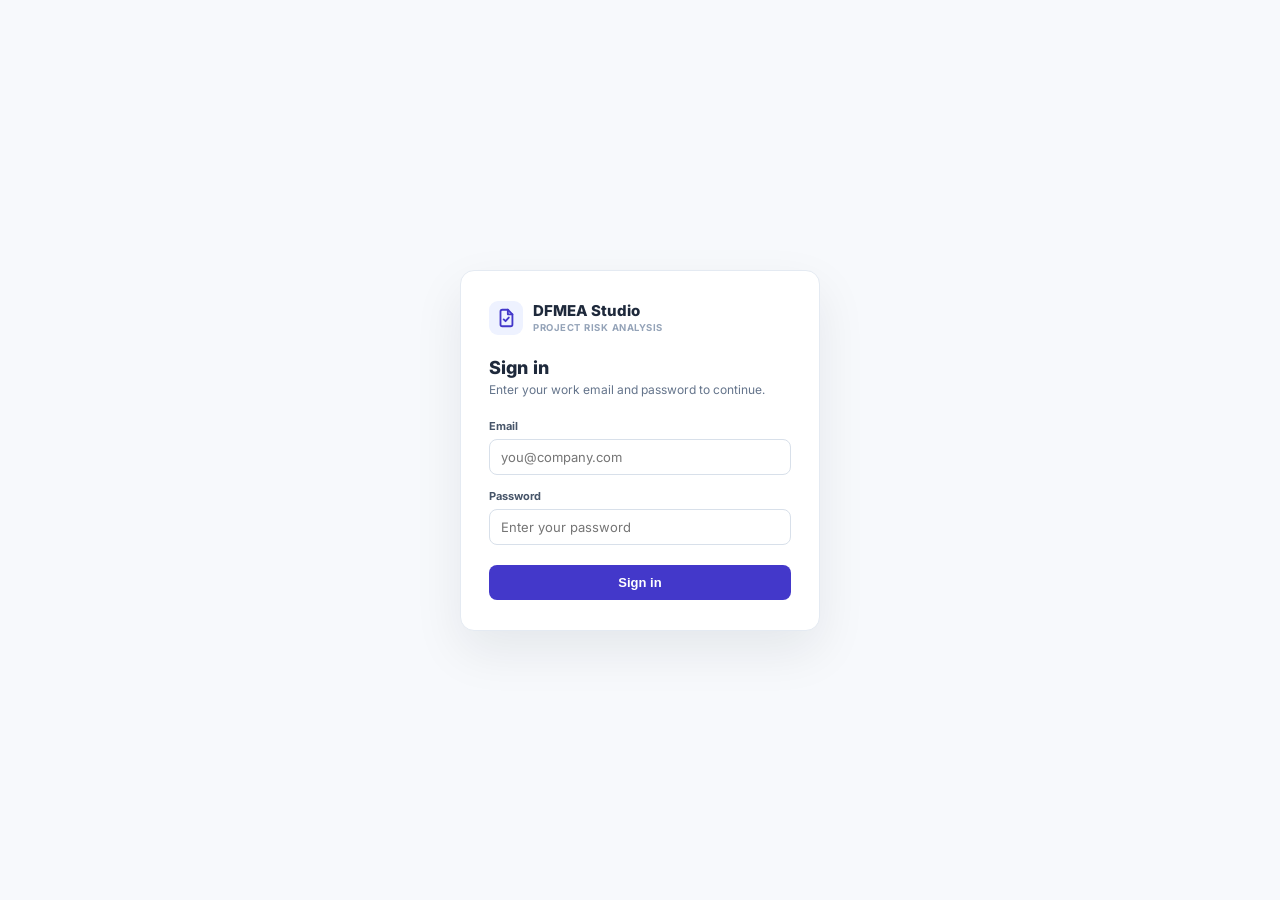
==== docs/login.html @ f18deed7 "Update font styles to use "Inter" for consistency across index and login pages" ====
<!doctype html><html><head><meta charset="utf-8"><meta name="viewport" content="width=device-width, initial-scale=1">
<title>Sign in - DFMEA Studio</title>
<link rel="preconnect" href="https://fonts.googleapis.com"><link rel="preconnect" href="https://fonts.gstatic.com" crossorigin><link href="https://fonts.googleapis.com/css2?family=Inter:wght@400;500;600;700;800&display=swap" rel="stylesheet"><link rel="stylesheet" href="css/style.css">
<style>
body.login-body{display:flex;align-items:center;justify-content:center;min-height:100vh;background:#F7F9FC;
 font-family:"Inter", -apple-system, BlinkMacSystemFont, "Segoe UI", Roboto, Arial, sans-serif}
.login-card{width:360px;max-width:calc(100vw - 32px);background:#fff;border:1px solid #E4EAF2;border-radius:14px;
 box-shadow:0 20px 50px rgba(15,23,42,.08);padding:30px 28px}
.login-brand{display:flex;align-items:center;gap:10px;margin-bottom:22px}
.login-brand .logo{width:34px;height:34px;border-radius:9px;background:#EEF2FF;color:#4338CA;
 display:flex;align-items:center;justify-content:center;flex:none}
.login-brand .bn{font-weight:800;font-size:15px;color:#1E293B}
.login-brand .bs{font-size:9.5px;letter-spacing:.5px;color:#94A3B8;font-weight:700}
.login-title{font-size:18px;font-weight:800;color:#1E293B;margin-bottom:4px}
.login-sub{font-size:12px;color:#64748B;margin-bottom:22px}
.login-field{margin-bottom:14px}
.login-field label{display:block;font-size:11px;font-weight:700;color:#475569;margin-bottom:6px}
.login-field input{width:100%;box-sizing:border-box;padding:9px 11px;border:1px solid #D8E0EA;border-radius:8px;
 font-size:13px;color:#1E293B;font-family:inherit}
.login-field input:focus{outline:none;border-color:#818CF8;box-shadow:0 0 0 3px #EEF2FF}
.login-field input.err{border-color:#FCA5A5;background:#FEF2F2}
.login-field .err-msg{display:none;color:#B91C1C;font-size:10.5px;margin-top:5px;font-weight:600}
.login-field.has-err .err-msg{display:block}
.login-btn{width:100%;padding:10px;border:none;border-radius:8px;background:#4338CA;color:#fff;
 font-size:13px;font-weight:700;cursor:pointer;margin-top:6px}
.login-btn:hover{background:#3730A3}
.login-form-err{display:none;margin-bottom:14px;padding:9px 11px;border-left:3px solid #DC2626;background:#FEF2F2;
 color:#B91C1C;font-size:11px;font-weight:600;border-radius:4px}
.login-form-err.show{display:block}
</style>
</head>
<body class="login-body">
  <div class="login-card">
    <div class="login-brand">
      <div class="logo"><svg width="18" height="18" viewBox="0 0 24 24" fill="none" stroke="currentColor" stroke-width="2" stroke-linecap="round" stroke-linejoin="round"><path d="M8 3h6l5 5v11a2 2 0 0 1-2 2H8a2 2 0 0 1-2-2V5a2 2 0 0 1 2-2z"/><path d="M14 3v5h5"/><path d="M9.5 13.5l2 2 3.5-4"/></svg></div>
      <div><div class="bn">DFMEA Studio</div><div class="bs">PROJECT RISK ANALYSIS</div></div>
    </div>
    <div class="login-title">Sign in</div>
    <div class="login-sub">Enter your work email and password to continue.</div>
    <div class="login-form-err" id="loginFormErr">Enter both your email and password to sign in.</div>
    <form id="loginForm" novalidate>
      <div class="login-field" id="emailField">
        <label for="loginEmail">Email</label>
        <input type="email" id="loginEmail" placeholder="you@company.com" autocomplete="username">
        <div class="err-msg" id="emailErr">Enter your email address.</div>
      </div>
      <div class="login-field" id="passwordField">
        <label for="loginPassword">Password</label>
        <input type="password" id="loginPassword" placeholder="Enter your password" autocomplete="current-password">
        <div class="err-msg" id="passwordErr">Enter your password.</div>
      </div>
      <button type="submit" class="login-btn">Sign in</button>
    </form>
  </div>
<script>
(function(){
  "use strict";
  // Already signed in from an earlier visit? Skip straight to the dashboard
  // instead of making them log in again every time.
  try{
    var existing = JSON.parse(localStorage.getItem("dfmeaAuth") || "null");
    if(existing && existing.loggedIn) window.location.replace("index.html");
  }catch(error){ /* corrupted storage -- just show the login form */ }

  var form = document.getElementById("loginForm");
  var emailInput = document.getElementById("loginEmail");
  var passwordInput = document.getElementById("loginPassword");
  var emailField = document.getElementById("emailField");
  var passwordField = document.getElementById("passwordField");
  var formErr = document.getElementById("loginFormErr");

  function isValidEmail(value){
    // A real, if simple, format check -- not just "is it non-empty".
    return /^[^\s@]+@[^\s@]+\.[^\s@]+$/.test(value);
  }

  form.addEventListener("submit", function(event){
    event.preventDefault();
    var email = emailInput.value.trim();
    var password = passwordInput.value;
    var emailOk = isValidEmail(email);
    var passwordOk = password.length > 0;

    emailField.classList.toggle("has-err", !emailOk);
    emailInput.classList.toggle("err", !emailOk);
    document.getElementById("emailErr").textContent = email
      ? "Enter a valid email address, like you@company.com."
      : "Enter your email address.";

    passwordField.classList.toggle("has-err", !passwordOk);
    passwordInput.classList.toggle("err", !passwordOk);

    formErr.classList.toggle("show", !emailOk || !passwordOk);

    if(!emailOk || !passwordOk){
      (emailOk ? passwordInput : emailInput).focus();
      return;
    }

    try{
      localStorage.setItem("dfmeaAuth", JSON.stringify({ loggedIn: true, email: email, since: Date.now() }));
    }catch(error){ /* storage unavailable -- proceed anyway, just won't persist across reloads */ }
    window.location.href = "index.html";
  });

  [emailInput, passwordInput].forEach(function(input){
    input.addEventListener("input", function(){
      var field = input.closest(".login-field");
      field.classList.remove("has-err");
      input.classList.remove("err");
      formErr.classList.remove("show");
    });
  });
})();
</script>
</body></html>
---- docs/css/style.css ----
*{box-sizing:border-box;margin:0;padding:0}
/* The browser's own <select> chrome (bulky padding, a mismatched native
   arrow, inconsistent height per OS) never matches the rest of the app's
   controls. This one rule normalises every dropdown site-wide, without
   needing a hand-built JS dropdown component for each one. */
select{-webkit-appearance:none;-moz-appearance:none;appearance:none;
 background-image:url("data:image/svg+xml;utf8,<svg xmlns='http://www.w3.org/2000/svg' viewBox='0 0 24 24' fill='none' stroke='%2364748B' stroke-width='2' stroke-linecap='round' stroke-linejoin='round'><path d='M6 9l6 6 6-6'/></svg>");
 background-repeat:no-repeat;background-position:right 8px center;background-size:14px;
 padding-right:26px;cursor:pointer;font-family:inherit}
select::-ms-expand{display:none}
.csel{position:relative;display:inline-block}
.csel .csel-native{position:absolute;opacity:0;pointer-events:none;width:1px;height:1px}
.csel-btn{display:flex;align-items:center;gap:6px;width:100%;background:#fff;border:1px solid #D8E0EA;
 border-radius:7px;padding:8px 10px;font:inherit;font-size:inherit;color:#1E293B;cursor:pointer;text-align:left}
.csel-btn:hover{border-color:#C7D2FE}
.csel-btn.disabled{opacity:.5;cursor:not-allowed}
.csel.open .csel-btn{border-color:#4F46E5;box-shadow:0 0 0 3px #EEF2FF}
.csel-label{flex:1;overflow:hidden;text-overflow:ellipsis;white-space:nowrap}
.csel-arrow{flex:none;color:#64748B;transition:transform .15s ease}
.csel.open .csel-arrow{transform:rotate(180deg)}
.csel-list{position:fixed;overflow:auto;background:#fff;border:1px solid #E4EAF2;border-radius:8px;
 box-shadow:0 14px 34px rgba(15,23,42,.18);z-index:500;padding:4px;font-size:inherit}
.csel-opt{padding:7px 10px;border-radius:6px;color:#334155;cursor:pointer;white-space:nowrap}
.csel-opt:hover{background:#F1F5F9}
.csel-opt.sel{background:#EEF2FF;color:#4338CA;font-weight:600}
.csel-opt.disabled{opacity:.4;cursor:not-allowed}
html,body{width:100%;max-width:100%;scrollbar-width:thin}
::-webkit-scrollbar{width:7px;height:7px}
::-webkit-scrollbar-track{background:transparent}
::-webkit-scrollbar-thumb{background:#CBD5E1;border-radius:5px}
::-webkit-scrollbar-thumb:hover{background:#A5B4FC}
html{scroll-behavior:smooth}
@media (prefers-reduced-motion:reduce){html{scroll-behavior:auto}}
body{background:#F4F6FB;font-family:"Inter", -apple-system, BlinkMacSystemFont, "Segoe UI", Roboto, Arial, sans-serif;
 color:#0F172A;-webkit-font-smoothing:antialiased;font-variant-numeric:tabular-nums;
 font-feature-settings:"tnum" 1,"ss01" 1}
.app{display:flex;position:relative;width:100%;min-width:0} .ic{flex:none;vertical-align:-2px}

/* ---------- SIDEBAR (light) ---------- */
.side{width:248px;flex:none;background:#fff;border-right:1px solid #E4EAF2;display:flex;
 flex-direction:column;min-height:100vh}
.brand{padding:16px 18px 14px;display:flex;align-items:center;gap:11px;
 border-bottom:1px solid #EEF2F7}
.logo{width:34px;height:34px;display:flex;align-items:center;justify-content:center;
 color:#4F46E5;flex:none}
.logo svg{width:22px;height:22px}
.bn{font-family:"Inter", -apple-system, BlinkMacSystemFont, "Segoe UI", Roboto, Arial, sans-serif;font-size:14.5px;font-weight:700;color:#0F172A;
 line-height:1.15;letter-spacing:-.1px}
.bs{font-size:9.4px;color:#94A3B8;letter-spacing:.6px;margin-top:2px}
.ws{margin:12px 12px 4px;padding:9px 11px;background:#F6F8FC;border:1px solid #E4EAF2;
 border-radius:9px;display:flex;align-items:center;gap:9px;color:#64748B}
.wsl{font-size:8.4px;letter-spacing:.9px;color:#94A3B8;font-weight:700}
.wsn{font-size:11.8px;color:#0F172A;font-weight:600;margin-top:2px}
.sh{font-size:8.6px;letter-spacing:1.4px;color:#A3B0C2;padding:15px 18px 6px;font-weight:700}
.nav{display:flex;align-items:center;gap:11px;padding:8.5px 18px;font-size:12.8px;
 font-weight:500;color:#475569;cursor:pointer}
.nav.on{background:#EEF2FF;color:#4338CA;font-weight:700;box-shadow:inset 3px 0 0 #4F46E5}
.ni{display:flex;width:17px;flex:none}
.cnt{margin-left:auto;background:#FEE2E2;color:#DC2626;border:1px solid #FCA5A5;font-size:9.5px;font-weight:700;
 padding:1.5px 6px;border-radius:9px}
.subnav{display:flex;align-items:center;gap:8px;padding:5.5px 18px 5.5px 46px;font-size:11.2px;
 color:#94A3B8;cursor:pointer}
.subnav.on{color:#4F46E5;font-weight:600}
.project-filter{padding:8px 12px 0}
.project-search{display:flex;align-items:center;gap:7px;padding:7px 9px;border:1px solid #E4EAF2;
 border-radius:7px;background:#fff;color:#94A3B8}
.project-search:focus-within{border-color:#A5B4FC;box-shadow:0 0 0 2px #EEF2FF}
.project-search input{width:100%;min-width:0;border:0;outline:0;background:transparent;color:#334155;
 font:inherit;font-size:10.8px}
.project-search input::placeholder{color:#94A3B8}
.risk-tree{padding:4px 10px 12px;font-size:10.5px;color:#475569}
.risk-tree [hidden]{display:none!important}
.project-empty{padding:8px 7px;color:#94A3B8;font-size:10px}
.risk-tree details{min-width:0}
.risk-tree summary{display:flex;align-items:center;gap:0;padding:6px 7px;border-radius:6px;
 list-style-position:outside;cursor:pointer;line-height:1.3}
.risk-tree summary::marker{color:#94A3B8;font-size:9px}
.risk-tree summary:hover{background:#F6F8FC}
.tree-kind{display:none}
.tree-name{flex:1;min-width:0;overflow-wrap:anywhere}
.tree-children{margin-left:8px;padding-left:8px;border-left:1px solid #E4EAF2}
.risk-context{display:grid;grid-template-columns:repeat(4,minmax(0,1fr));margin:14px 17px 0;
 border:1px solid #E4EAF2;border-radius:8px;background:#F8FAFC;overflow:hidden}
.risk-field{min-width:0;padding:9px 12px}
.risk-field+.risk-field{border-left:1px solid #E4EAF2}
.risk-field>span{display:block;margin-bottom:3px;color:#94A3B8;font-size:8px;font-weight:800;
 letter-spacing:.65px;text-transform:uppercase}
.risk-field>strong{display:block;color:#334155;font-size:10.8px;font-weight:600;line-height:1.35;
 overflow-wrap:anywhere}
@media (max-width:760px){
 .risk-context{grid-template-columns:repeat(2,minmax(0,1fr))}
 .risk-field:nth-child(3){border-left:0;border-top:1px solid #E4EAF2}
 .risk-field:nth-child(4){border-top:1px solid #E4EAF2}
}
@media (max-width:430px){
 .risk-context{grid-template-columns:1fr}
 .risk-field+.risk-field{border-left:0;border-top:1px solid #E4EAF2}
}
.tree-project>summary{color:#1E293B;font-weight:650}
.tree-project-active>summary{background:#F1F5F9;color:#334155;box-shadow:inset 2px 0 0 #64748B}
.tree-project-active>summary::marker{color:#64748B}
.project-state{flex:none;margin-left:5px;color:#64748B;font-size:7.5px;font-weight:800;letter-spacing:.4px}
.tree-document>summary{color:#475569;font-weight:600}
.inactive-project>summary{color:#94A3B8;cursor:default}
.inactive-project .tree-document>summary{color:#B0BAC7;cursor:default}
.inactive-project .tree-name{position:relative}
.tree-current{background:#EEF2FF;color:#4338CA;font-weight:700;
 box-shadow:inset 2px 0 0 #6366F1}
#treeZoom .hitbox.is-tbd>rect:nth-of-type(2){fill:#FEF2F2!important;stroke:#FCA5A5!important}
#treeZoom .hitbox.is-tbd>rect:nth-of-type(3){fill:#EF4444!important}
#treeZoom .pl{cursor:pointer}
#treeZoom .pl:hover circle{fill:#4338CA;stroke:#4338CA}
#treeZoom .pl:hover path{stroke:#fff}
#treeZoom .hitbox.is-tbd .ttag,#treeZoom .hitbox.is-tbd .ttl2,
#treeZoom .hitbox.is-tbd .tsub{fill:#B91C1C!important}
#treeZoom .hitbox.is-tbd .tsub{font-weight:700}
.tree-info{display:flex;gap:5px;padding:4px 3px 4px 7px;color:#64748B;font-size:9.4px;line-height:1.35}
.tree-info b{flex:none;color:#94A3B8;font-size:8px}
.tree-info.effect{color:#9A3412}
.tree-leaf{padding:6px 7px;border-radius:6px;line-height:1.3;overflow-wrap:anywhere}
.tree-leaf:hover{background:#F6F8FC}
.sfoot{margin-top:auto;padding:13px 18px;border-top:1px solid #EEF2F7;display:flex;gap:10px;
 align-items:center}
.av{width:31px;height:31px;border-radius:9px;background:#6366F1;color:#fff;font-size:11.5px;
 font-weight:700;display:flex;align-items:center;justify-content:center;flex:none}
.un{font-size:12px;color:#0F172A;font-weight:600} .ur{font-size:9.8px;color:#94A3B8}
.coll{margin-left:auto;color:#B6C1D0}

/* ---------- TOP ---------- */
.main{flex:1;min-width:0}
.top{background:#fff;border-bottom:1px solid #E4EAF2;padding:11px 22px;display:flex;
 align-items:center;gap:16px}
.crumb{font-size:9.5px;color:#94A3B8} .crumb b{color:#0F172A;font-weight:600}
.ttl{font-family:"Inter", -apple-system, BlinkMacSystemFont, "Segoe UI", Roboto, Arial, sans-serif;font-size:16px;font-weight:700;
 letter-spacing:-.25px;margin-top:3px;display:flex;align-items:center;gap:9px}
.stat{font-size:9.6px;font-weight:700;letter-spacing:.6px;padding:3px 9px;border-radius:5px;
 background:#FEF3E2;color:#B45309;text-transform:uppercase}
.rev{font-size:9.6px;font-weight:700;padding:3px 9px;border-radius:5px;background:#F1F5F9;
 color:#475569}
.srch{margin-left:auto;display:flex;align-items:center;gap:8px;background:#F6F8FC;
 border:1px solid #E4EAF2;border-radius:8px;padding:8px 12px;width:222px;flex:0 0 222px;
 max-width:100%;min-width:0;overflow:hidden;color:#94A3B8;font-size:12.3px;white-space:nowrap}
.srch:focus-within{border-color:#A5B4FC;box-shadow:0 0 0 2px #EEF2FF}
.srch input{flex:1;min-width:0;height:16px;padding:0;border:0;outline:0;background:transparent;
 color:#334155;font:inherit}
.srch input::placeholder{color:#94A3B8;opacity:1}
.ibtn{width:35px;height:35px;border:1px solid #E4EAF2;border-radius:8px;display:flex;
 align-items:center;justify-content:center;color:#64748B;background:#fff;position:relative}
.dot{position:absolute;top:7px;right:8px;width:7px;height:7px;border-radius:50%;background:#F87171;
 border:1.5px solid #fff}
.btn{display:flex;align-items:center;gap:6px;padding:6px 11px;border-radius:7px;font-size:11px;
 font-weight:600;border:1px solid #E4EAF2;background:#fff;color:#334155;white-space:nowrap}
.btn.acc{background:#6366F1;border-color:#6366F1;color:#fff}
.btn.pri{background:#6366F1;border-color:#6366F1;color:#fff}
.saved{font-size:11px;color:#16A34A;display:flex;align-items:center;gap:5px}
.tabs-actions{margin-left:auto;display:flex;align-items:center;gap:8px}
.tab-add{align-self:center;padding:6px 12px;border:1px solid #E4EAF2;border-radius:7px;
 background:#fff;color:#4F46E5;font-size:11.2px;font-weight:700;white-space:nowrap;cursor:pointer}
.tab-add:hover{background:#EEF2FF;border-color:#C7D2FE}
.tab-add:disabled{opacity:.5;cursor:not-allowed}
.tab-add:disabled:hover{background:#fff;border-color:#E4EAF2}
.tab-add.acc{background:#6366F1;border-color:#6366F1;color:#fff}
.tab-add.acc:hover{background:#4F46E5;border-color:#4F46E5}
.tabs{background:#fff;border-bottom:1px solid #E4EAF2;display:flex;gap:2px;padding:0 22px;
 overflow-x:auto;scrollbar-width:none}
.tabs::-webkit-scrollbar{display:none}
.tab{padding:12px 15px;font-size:12.6px;font-weight:600;color:#64748B;
 border-bottom:2.5px solid transparent;display:flex;align-items:center;gap:7px;
 text-decoration:none;white-space:nowrap;font-family:inherit}
.tab.on{color:#4F46E5;border-bottom-color:#4F46E5}
.tab:focus-visible{outline:2px solid #A5B4FC;outline-offset:-3px;border-radius:4px}
.tab b{background:#F1F5F9;color:#475569;font-size:10px;padding:1.5px 6px;border-radius:9px;
 font-weight:700}
.tab.on b{background:#E0E7FF;color:#4338CA}
.seclab[id]{scroll-margin-top:calc(var(--topbar-height,73px) + 56px)}
@media (min-width:900px) and (max-width:1100px){
 .top{gap:8px;padding-left:12px;padding-right:12px}
 .top>div:first-child{min-width:0;flex:1 1 0}
 .crumb{max-width:100%;overflow:hidden;text-overflow:ellipsis;white-space:nowrap}
 .ttl{min-width:0;overflow:hidden;white-space:nowrap}
 .saved{display:none}
}
@media (max-width:899px){
 .top{flex-wrap:wrap;gap:6px;padding:9px 10px;overflow:visible}
 .top>div:first-child{min-width:0;flex:1 1 170px}
 .srch{margin-left:0}
 .crumb{max-width:100%;overflow:hidden;text-overflow:ellipsis;white-space:nowrap}
 .ttl{min-width:0;overflow:hidden;white-space:nowrap}
}
@media (max-width:520px){
 .top>div:first-child{flex:1 1 100%}
 .srch{width:auto;flex:1 1 100%}
}

/* ---------- CONTENT ---------- */
.content{padding:10px 16px 16px}
.kpis{display:grid;grid-template-columns:repeat(8,1fr);gap:10px;margin-bottom:14px}
.kp{background:#fff;border:1px solid #E4EAF2;border-radius:10px;padding:9px 12px}
.kpt{font-size:9px;font-weight:700;color:#7A8AA0;text-transform:uppercase;display:flex;
 align-items:center;justify-content:space-between;gap:5px;letter-spacing:.4px}
.kpv{font-family:"Inter", -apple-system, BlinkMacSystemFont, "Segoe UI", Roboto, Arial, sans-serif;font-size:21px;font-weight:700;
 line-height:1.1;margin-top:4px;letter-spacing:-.3px}
.kpn{font-size:9.2px;color:#9AA8BB;margin-top:2px;line-height:1.3}

.card{background:#fff;border:1px solid #E4EAF2;border-radius:12px;overflow:hidden;
 display:flex;flex-direction:column}
.chd{padding:12px 17px;border-bottom:1px solid #EEF2F7;display:flex;align-items:flex-start;
 justify-content:space-between;gap:16px;background:#FBFCFE;flex:none}
.chd h3{font-family:"Inter", -apple-system, BlinkMacSystemFont, "Segoe UI", Roboto, Arial, sans-serif;font-size:13.8px;font-weight:700;
 letter-spacing:-.1px;display:flex;align-items:center;gap:8px}
.chd .sm{font-size:10.7px;color:#94A3B8;margin-top:4px;line-height:1.45;max-width:850px}
.pid2{font-family:Consolas,monospace;font-size:10.5px;font-weight:700;color:#4F46E5;
 background:#EEF2FF;padding:2px 7px;border-radius:5px}
.xps{display:flex;align-items:center;gap:7px;flex:none}
.xl{font-size:9.5px;font-weight:700;letter-spacing:.7px;color:#A3B0C2;text-transform:uppercase}
.xp{display:flex;align-items:center;gap:6px;padding:6px 10px;border:1px solid #E4EAF2;
 border-radius:7px;font-size:11px;font-weight:600;color:#334155;background:#fff;white-space:nowrap}
.xp.ghost{color:#334155;background:#fff}
.xp.ghost:hover{background:#F8FAFC;border-color:#C7D2FE}
button.xp{font-family:inherit;cursor:pointer}
button.xp:disabled{opacity:.45;cursor:not-allowed}
button.xp:disabled:hover{background:#fff;border-color:#E4EAF2}
.xp.active{background:#EEF2FF;border-color:#C7D2FE;color:#4338CA}

/* tree hover path highlight + click sync flashes */
.hitbox.dim{opacity:.2;transition:opacity .15s ease}
#treeContent>path.dim{opacity:.12;transition:opacity .15s ease}
@keyframes rowFlash{0%,100%{background:#FBFCFE}30%,70%{background:#EEF2FF}}
tr.row-flash td{animation:rowFlash 1.6s ease}
@keyframes nodeFlash{0%,100%{filter:none}30%,70%{filter:drop-shadow(0 0 0 3px #C7D2FE)}}
.hitbox.node-flash>rect:nth-of-type(2){animation:nodeFlash 1.6s ease}

/* new-node / new-row entrance animation */
@keyframes nodeIn{from{opacity:0}to{opacity:1}}
.hitbox.node-enter{animation:nodeIn .4s ease}
@keyframes rowIn{from{opacity:0;background:#EEF2FF}to{opacity:1;background:transparent}}
tr.row-enter{animation:rowIn .6s ease}

/* risk-tinted accent bar, independent of the level-based card colour */
.hitbox.risk-high>rect:nth-of-type(3){fill:#DC2626}
.hitbox.risk-med>rect:nth-of-type(3){fill:#D97706}
.hitbox.risk-low>rect:nth-of-type(3){fill:#16A34A}

/* inline title editing */
.inline-edit-input{position:fixed;z-index:250;font:700 10.6px "Inter", -apple-system, BlinkMacSystemFont, "Segoe UI", Roboto, Arial, sans-serif;
 padding:2px 5px;border:1.5px solid #4F46E5;border-radius:5px;box-shadow:0 4px 14px rgba(15,23,42,.2);
 color:#0F172A;background:#fff}

/* flag / review marker */
.flagbtn{cursor:pointer}
.flagbtn circle{transition:fill .12s ease,stroke .12s ease}
.flagbtn:hover circle{filter:drop-shadow(0 2px 6px rgba(15,23,42,.2))}

/* drag to re-parent (local causes only) */
.hitbox.draggable{cursor:grab}
.hitbox.dragging{cursor:grabbing}
.hitbox.dragging>rect:nth-of-type(2){stroke-dasharray:4 3;opacity:.55}
.hitbox.drop-target>rect:nth-of-type(2){stroke:#16A34A;stroke-width:2.6}

/* wire glow: clicking a cause "energises" the chain of connector wires
   from the failure mode down to it, like current travelling a circuit */
@keyframes wireGlow{
  0%{stroke-dashoffset:24}
  100%{stroke-dashoffset:0}
}
#treeContent path.wire-glow{
  stroke:#1D4ED8!important;stroke-width:1.4;stroke-dasharray:5 5;
  filter:drop-shadow(0 0 3px #2563EB);
  opacity:1!important;
  animation:wireGlow .9s linear;
}
#treeContent path.wire-glow-hover{
  stroke:#1D4ED8!important;stroke-width:1.4;stroke-dasharray:5 5;
  filter:drop-shadow(0 0 3px #2563EB);
  opacity:1!important;
  animation:wireGlow .7s linear infinite;
}

/* compare-to-snapshot: fade every other card back so the new ones can't
   be missed, blink the new ones once to draw the eye, then settle them
   at full strength against the dimmed rest of the tree. */
svg.compare-active .hitbox{transition:opacity .3s ease}
svg.compare-active .hitbox:not(.compare-new){opacity:.22}
.hitbox.compare-new{opacity:1;animation:compareBlink .5s ease-in-out 3}
.hitbox.compare-new>rect:nth-of-type(2){stroke:#16A34A;stroke-dasharray:4 3;stroke-width:2.2}
@keyframes compareBlink{
  0%,100%{opacity:1}
  50%{opacity:.2}
}

/* minimap */
.minimap{display:none;position:fixed;left:30px;bottom:30px;width:190px;height:120px;
 border:1px solid #E4EAF2;border-radius:8px;background:#fff;box-shadow:0 10px 28px rgba(15,23,42,.18);
 overflow:hidden;z-index:130}
.treewrap.open .minimap{display:block}
.minimap svg{width:100%;height:100%;display:block;pointer-events:none}
.minimap-viewport{position:absolute;top:0;left:0;border:2px solid #4F46E5;background:rgba(79,70,229,.12);
 pointer-events:none}

/* toast */
#dfmeaToast{position:fixed;left:50%;bottom:26px;transform:translateX(-50%) translateY(10px);
 background:#0F172A;color:#fff;padding:10px 16px;border-radius:8px;font-size:12.3px;font-weight:600;
 box-shadow:0 14px 34px rgba(15,23,42,.32);z-index:400;opacity:0;pointer-events:none;
 transition:opacity .2s ease,transform .2s ease;max-width:340px;text-align:center}
#dfmeaToast.show{opacity:1;transform:translateX(-50%) translateY(0)}
.pad{padding:15px 17px;flex:1;display:flex;flex-direction:column}

.rowA{display:grid;grid-template-columns:1.22fr 1fr;gap:14px;margin-bottom:14px}
.rowB{display:grid;grid-template-columns:1fr 1fr 1.42fr;gap:14px;margin-bottom:14px}
.rowC{display:grid;grid-template-columns:1fr 1fr;gap:14px;margin-bottom:14px}

.hscroll{overflow-x:auto;overflow-y:hidden;padding:2px 2px 8px;scrollbar-color:#A5B4FC #EEF2F7;
 scrollbar-width:thin}
.hscroll::-webkit-scrollbar{height:7px}
.hscroll::-webkit-scrollbar-track{background:#F1F5F9;border-radius:5px}
.hscroll::-webkit-scrollbar-thumb{background:#C7D2FE;border-radius:5px}
.shint{font-size:10.4px;color:#64748B;margin-top:7px;display:flex;align-items:flex-start;
 gap:6px;line-height:1.45}
.shint b{color:#4338CA}
.lgd{display:flex;flex-wrap:wrap;align-items:center;gap:7px 15px;margin-top:auto;padding-top:11px;
 border-top:1px solid #F1F5F9;font-size:10.1px;color:#64748B}
.lgd span{display:flex;align-items:center;gap:6px}
.lgd i{width:10px;height:10px;border-radius:3px;display:inline-block;flex:none}
.lgd .rd{color:#94A3B8;font-style:italic}

/* scores panel */
.fg{margin-bottom:12px}
.lb{font-size:9.6px;font-weight:700;letter-spacing:.7px;color:#94A3B8;text-transform:uppercase;
 margin-bottom:6px;display:flex;justify-content:space-between;align-items:center}
.sel3{display:grid;grid-template-columns:1fr 1fr 1fr;gap:9px}
.dd{border:1px solid #E4EAF2;border-radius:8px;padding:7px 9px;display:flex;align-items:center;
 justify-content:space-between;background:#fff;color:#94A3B8}
.ddv{font-size:17px;font-weight:700;font-family:Consolas,monospace}
.anch{font-size:9.5px;color:#94A3B8;margin-top:5px;line-height:1.4}
.calcbox{background:#EEF2FF;border:1px solid #C7D2FE;border-radius:10px;padding:13px 15px;
 margin-bottom:13px}
.ct2{font-size:9.5px;letter-spacing:1px;color:#6366F1;font-weight:700;text-transform:uppercase;
 display:flex;align-items:center;gap:6px;margin-bottom:9px}
.eq{font-family:Consolas,monospace;font-size:13px;color:#1E1B4B;line-height:1.7;font-weight:700}
.eq .res{color:#4338CA}
.path{margin-top:9px;padding-top:9px;border-top:1px solid #D6DEFB;font-size:10.3px;
 line-height:1.6;color:#4C5878}
.path code{font-family:Consolas,monospace;color:#4338CA;font-weight:700}
.apout{margin-top:10px;display:flex;align-items:center;gap:10px}
.apbig{font-size:11px;font-weight:800;letter-spacing:.6px;padding:6px 12px;border-radius:6px;flex:none}
.apout span{font-size:10.2px;color:#4C5878;line-height:1.45}
.qa{border:1px solid #EEF2F7;border-radius:9px;padding:10px 11px;margin-bottom:8px;
 background:#FBFCFE}
.aid{font-family:Consolas,monospace;font-size:9.5px;font-weight:700;color:#475569;
 background:#F1F5F9;padding:2px 6px;border-radius:5px;margin-right:5px}
.kk{font-size:9px;font-weight:700;letter-spacing:.5px;text-transform:uppercase;padding:2px 6px;
 border-radius:5px;margin-right:5px}
.k-prev{background:#E0E7FF;color:#4338CA} .k-dete{background:#D1FAE5;color:#047857}
.qat{font-size:11.2px;color:#334155;margin-top:7px;line-height:1.42}
.qam{font-size:10px;color:#94A3B8;margin-top:5px}
.lnk{display:flex;align-items:center;gap:8px;padding:6.5px 0;border-bottom:1px solid #F4F7FA;
 font-size:11.2px;color:#334155}
.lnk:last-child{border:none}
.lnk b{color:#4F46E5;font-family:Consolas,monospace;font-size:10.5px}
.lnk span{margin-left:auto;color:#94A3B8;font-size:10.2px}

/* cause tree */
.ct{border-left:2.5px solid #E4EAF2;padding:9px 0 9px 13px;margin-bottom:9px;position:relative}
.ct.l1{border-left-color:#4F46E5;margin-left:0}
.ct.l2{border-left-color:#8B5CF6;margin-left:22px}
.ct.l3{border-left-color:#C4B5FD;margin-left:44px}
.cth{display:flex;align-items:center;gap:7px}
.lvl{font-size:8.6px;font-weight:800;letter-spacing:.7px;padding:2.5px 7px;border-radius:5px}
.l1b{background:#EEF2FF;color:#4338CA} .l2b{background:#F3E8FF;color:#7E22CE}
.l3b{background:#F5F3FF;color:#8B5CF6}
.kids{font-size:9.4px;color:#94A3B8}
.addb{margin-left:auto;font-size:9.6px;font-weight:700;color:#4F46E5;display:flex;
 align-items:center;gap:4px;border:1px dashed #C7D2FE;border-radius:6px;padding:3px 7px}
.ctt{font-size:11.3px;color:#0F172A;margin-top:6px;line-height:1.45;font-weight:600}
.ctp{font-size:10.2px;color:#047857;margin-top:5px;line-height:1.4;display:flex;gap:5px;
 align-items:flex-start}

/* linked failure modes */
.lk{border:1px solid #EEF2F7;border-radius:9px;padding:10px 12px;margin-bottom:9px;
 background:#FBFCFE}
.lk.hot{border-color:#C7D2FE;background:#F7F8FF}
.lkh{display:flex;align-items:center;gap:7px;flex-wrap:wrap}
.lid{font-family:Consolas,monospace;font-size:10.4px;font-weight:700;color:#334155;
 background:#F1F5F9;padding:2.5px 7px;border-radius:5px}
.rel{font-size:9.8px;color:#64748B;display:flex;align-items:center;gap:4px;font-style:italic}
.lkn{font-size:10.6px;color:#64748B;margin-top:7px;line-height:1.45}
.apb.xs{font-size:8.4px;padding:2.5px 6px}

/* charts */
.ah{font-family:"Inter", -apple-system, BlinkMacSystemFont, "Segoe UI", Roboto, Arial, sans-serif;font-size:12.8px;font-weight:700;
 letter-spacing:-.1px;margin-bottom:3px}
.asb{font-size:10.1px;color:#94A3B8;margin-bottom:12px;line-height:1.45}
.dwrap{display:flex;align-items:center;gap:14px;flex:none}
.dctr{position:relative;width:116px;height:116px;flex:none}
.dctr .mid{position:absolute;inset:0;display:flex;flex-direction:column;align-items:center;
 justify-content:center}
.dctr .mv{font-family:"Inter", -apple-system, BlinkMacSystemFont, "Segoe UI", Roboto, Arial, sans-serif;font-size:22px;font-weight:700;line-height:1}
.dctr .ml{font-size:8.6px;color:#94A3B8;letter-spacing:.4px;margin-top:2px}
.dlab{flex:1}
.dr{display:flex;align-items:center;gap:8px;font-size:10.8px;color:#475569;margin-bottom:7px}
.sq{width:9px;height:9px;border-radius:3px;flex:none}
.dr b{margin-left:auto;font-family:Consolas,monospace;font-size:12.5px;color:#0F172A}
.hb{display:flex;align-items:center;gap:9px;margin-bottom:8px}
.hbl{font-size:10.6px;color:#475569;width:78px;flex:none}
.hbt{flex:1;height:8px;background:#F1F5F9;border-radius:4px;overflow:hidden}
.hbf{height:100%;border-radius:4px}
.hbv{font-family:Consolas,monospace;font-size:11.6px;font-weight:700;width:16px;text-align:right}
.rbs{display:flex;align-items:flex-end;gap:8px;height:100px;padding-top:4px;flex:none}
.rb{flex:1;display:flex;flex-direction:column;align-items:center;justify-content:flex-end;
 height:100%}
.rbw{flex:1;display:flex;align-items:flex-end;width:100%}
.rbf{width:100%;border-radius:4px 4px 0 0}
.rbv{font-size:9.4px;font-family:Consolas,monospace;color:#475569;margin-top:4px}
.rbl{font-size:8.8px;color:#94A3B8;font-family:Consolas,monospace;margin-top:1px}
.note{background:#FFFBEB;border:1px solid #FDE9B5;border-left:3px solid #F59E0B;border-radius:7px;
 padding:9px 11px;margin-top:auto;font-size:10.2px;color:#78350F;line-height:1.55}

/* toolbar + table */
.tbar{padding:10px 17px;border-bottom:1px solid #EEF2F7;display:flex;align-items:center;gap:9px;
 background:#fff;flex:none}
.fl{display:flex;align-items:center;gap:6px;padding:6px 10px;border:1px solid #E4EAF2;
 border-radius:7px;font-size:11px;color:#475569;background:#fff}
.fl b{color:#0F172A;font-weight:600}
.fl.act{border-color:#C7D2FE;background:#EEF2FF;color:#4338CA}
.vsw{display:flex;border:1px solid #E4EAF2;border-radius:8px;overflow:hidden}
.vopt{padding:7px 13px;font-size:11.6px;font-weight:600;color:#64748B;background:#fff}
.vopt.on{background:#EEF2FF;color:#4338CA;font-weight:700;box-shadow:inset 0 -2px 0 #6366F1}
table{width:100%;border-collapse:collapse;table-layout:fixed}
.twrap{width:100%;max-height:640px;overflow:auto;scrollbar-color:#A5B4FC #EEF2F7;scrollbar-width:thin}
.twrap td:first-child,.twrap th:first-child{position:sticky;left:0;z-index:1;box-shadow:1px 0 0 #EEF2F7}
.twrap thead th:first-child{z-index:3}
.twrap tr.sel td:first-child{box-shadow:1px 0 0 #EEF2F7,inset 3px 0 0 #4F46E5}
.twrap td.locate-col,.twrap th.locate-col{position:sticky;right:0;z-index:1;box-shadow:-1px 0 0 #EEF2F7;
 background:#FBFCFE;text-align:center}
.twrap thead th.locate-col{z-index:3;background:#F7F9FC}
.locate-btn{width:26px;height:26px;border:1px solid #E4EAF2;border-radius:7px;background:#fff;
 color:#4F46E5;cursor:pointer;display:inline-flex;align-items:center;justify-content:center}
.locate-btn:hover{background:#EEF2FF;border-color:#C7D2FE}
#wsBody tr{cursor:pointer}
#wsBody tr .locate-btn{cursor:pointer}
.twrap table.source-sheet{width:4200px;min-width:4200px}
.twrap::-webkit-scrollbar{height:7px}
.twrap::-webkit-scrollbar-track{background:#F1F5F9;border-radius:5px}
.twrap::-webkit-scrollbar-thumb{background:#C7D2FE;border-radius:5px}
thead .grp th{font-size:10.4px;font-weight:800;letter-spacing:1.1px;text-transform:uppercase;
 padding:7px 10px;text-align:left;border-bottom:1px solid #E4EAF2}
.g1{background:#F1F5F9;color:#475569} .g2{background:#F5F3FF;color:#7C3AED}
.g3{background:#ECFDF5;color:#0F766E} .g4{background:#FFFBEB;color:#B45309}
.g5{background:#EEF2FF;color:#4338CA}
#wsHeadRow th:nth-child(22),#wsHeadRow th:nth-child(23){background:#EEF2FF;color:#4338CA}
#wsHeadRow th:nth-child(24),#wsHeadRow th:nth-child(25){background:#FFFBEB;color:#B45309}
#wsBody td:nth-child(22){background:#EEF2FF;font-weight:600;color:#3730A3}
#wsBody td:nth-child(23){background:#EEF2FF}
#wsBody td:nth-child(24){background:#FFFBEB;font-weight:600;color:#92400E}
#wsBody td:nth-child(25){background:#FFFBEB}
th{font-size:11px;font-weight:700;color:#475569;background:#F7F9FC;padding:8px 8px;
 text-align:left;border-bottom:1px solid #E4EAF2;white-space:nowrap}
th.c{text-align:center}
td{padding:6px 8px;border-bottom:1px solid #F1F5F9;vertical-align:top;font-size:10.6px;
 color:#334155;line-height:1.35}
tr.sel td{background:#F7F8FF}
tr.sel td:first-child{box-shadow:inset 3px 0 0 #4F46E5}
.ck{text-align:center}
.box{width:14px;height:14px;border:1.5px solid #CBD5E1;border-radius:4px;display:inline-flex;
 align-items:center;justify-content:center;color:#fff}
.box.on{background:#4F46E5;border-color:#4F46E5}
.idc{font-family:Consolas,monospace;font-size:10.4px;font-weight:700;color:#475569}
.t1{font-weight:700;color:#0F172A;font-size:10.9px}
.t1b{font-weight:600;color:#0F172A;font-size:10.7px;line-height:1.35}
.t2{color:#94A3B8;font-size:9.4px;margin-top:2px;line-height:1.3}
.t2b{color:#64748B;font-size:10px;line-height:1.36}
.dep{color:#B45309;font-size:9px;margin-top:3px;font-weight:600}
.n{text-align:center}
.chip{display:inline-block;min-width:24px;font-size:11px;font-weight:700;padding:2px 0;
 border-radius:5px;font-family:Consolas,monospace}
.s-crit{background:#FEE2E2;color:#DC2626;border:1px solid #FCA5A5}
.s-high{background:#FEF3C7;color:#D97706;border:1px solid #FCD34D}
.s-mid{background:#FEF9E7;color:#B45309;border:1px solid #FDE68A}
.s-low{background:#DCFCE7;color:#15803D;border:1px solid #86EFAC}
.rpnc{font-family:Consolas,monospace;font-weight:700;font-size:11.4px;color:#0F172A}
.apb{display:inline-block;font-size:9.2px;font-weight:800;letter-spacing:.5px;padding:3px 7px;
 border-radius:5px}
.ap-h{background:#FEE2E2;color:#DC2626;border:1px solid #FCA5A5}
.ap-m{background:#FEF3C7;color:#D97706;border:1px solid #FCD34D}
.ap-l{background:#DCFCE7;color:#15803D;border:1px solid #86EFAC}
.mini{display:inline-block;font-size:8.8px;font-weight:700;padding:2px 6px;border-radius:8px;
 margin:0 3px 2px 0}
.st-open{background:#EEF2FF;color:#4F46E5} .st-over{background:#FEE2E2;color:#DC2626}
.st-done{background:#DCFCE7;color:#15803D} .st-na{background:#F8FAFC;color:#94A3B8}
.st-link{background:#F1F5F9;color:#64748B}
.tfoot{padding:9px 17px;display:flex;justify-content:space-between;align-items:center;
 font-size:11px;color:#94A3B8;background:#FBFCFE;border-top:1px solid #F1F5F9}
.pg{display:flex;gap:5px}
.pg div{width:24px;height:24px;border:1px solid #E4EAF2;border-radius:6px;display:flex;
 align-items:center;justify-content:center;font-size:11px;background:#fff;color:#64748B}
.pg div.on{background:#4F46E5;border-color:#4F46E5;color:#fff;font-weight:700}

/* modal */
.backdrop{position:absolute;inset:0;background:rgba(15,23,42,.42);z-index:40}
.modal{position:absolute;top:210px;left:50%;transform:translateX(-50%);width:640px;background:#fff;
 border-radius:14px;box-shadow:0 24px 60px rgba(15,23,42,.3);z-index:50;overflow:hidden}
.mh{padding:17px 20px;border-bottom:1px solid #EEF2F7;display:flex;align-items:flex-start;
 justify-content:space-between;gap:14px}
.mt{font-size:16px;font-weight:700}
.mp{font-size:11px;color:#94A3B8;margin-top:5px;line-height:1.5}
.mp b{color:#4F46E5;font-family:Consolas,monospace}
.mx{color:#94A3B8;flex:none}
.mb{padding:18px 20px}
.mrow{margin-bottom:14px} .mrow.two{display:grid;grid-template-columns:1fr 1fr;gap:12px}
.inp{border:1px solid #E4EAF2;border-radius:8px;padding:9px 11px;font-size:11.8px;color:#334155;
 line-height:1.45;background:#fff}
.inp.tall{min-height:52px}
.inp.ro{background:#F7F9FC;color:#64748B;display:flex;align-items:center;gap:8px}
.inp.sel{display:flex;align-items:center;gap:8px;color:#334155}
.inp.sel b{font-family:Consolas,monospace;font-size:14px;color:#4338CA}
.auto{font-size:9.6px;color:#A3B0C2;font-style:italic}
.opt{font-size:9px;color:#A3B0C2;font-weight:600;text-transform:none;font-style:italic}
.hintl{font-size:10.2px;color:#4F46E5;margin-top:7px;display:flex;align-items:flex-start;gap:6px;
 line-height:1.45}
.chkr{display:flex;align-items:center;gap:9px;font-size:11.8px;color:#334155}
.mf2{padding:14px 20px;background:#FBFCFE;border-top:1px solid #EEF2F7;display:flex;
 justify-content:flex-end;gap:10px}

/* selected-row detail band */
.srcnote{display:flex;gap:11px;align-items:flex-start;background:#FFFBEB;
 border:1px solid #FDE9B5;border-left:3px solid #F59E0B;border-radius:9px;padding:11px 14px;
 margin-top:14px;font-size:10.8px;color:#78350F;line-height:1.55}
.srcnote b{color:#5C2A09}
.dband{border:1px solid #C7D2FE;border-radius:14px;background:#FBFCFF;padding:14px;
 margin-top:16px}
.dhead{display:flex;align-items:center;gap:12px;padding:2px 4px 14px}
.dpill{font-family:Consolas,monospace;font-size:11.5px;font-weight:700;color:#4F46E5;
 background:#EEF2FF;border:1px solid #C7D2FE;padding:4px 10px;border-radius:7px;flex:none}
.dttl{font-family:"Inter", -apple-system, BlinkMacSystemFont, "Segoe UI", Roboto, Arial, sans-serif;font-size:15.2px;font-weight:700;color:#0F172A;
 letter-spacing:-.15px}
.dsub{font-size:10.6px;color:#94A3B8;margin-top:3px}
.dtag{margin-left:auto;font-size:10.4px;color:#4F46E5;background:#EEF2FF;
 border:1px solid #C7D2FE;padding:5px 11px;border-radius:7px;font-weight:600;flex:none}
.rowD{display:grid;grid-template-columns:1fr 1fr;gap:14px;margin-top:14px}
.vrow{display:flex;align-items:center;gap:10px;margin-bottom:10px}
.vnm{font-size:10.6px;color:#475569;width:86px;flex:none}
.vnm b{color:#4F46E5;font-size:8.6px;text-transform:uppercase;letter-spacing:.5px}
.vbar{flex:1;height:10px;border-radius:5px;overflow:hidden;display:flex;background:#F1F5F9}
.vbar span{display:block}
.vct{font-family:Consolas,monospace;font-size:10px;color:#64748B;width:62px;text-align:right}
.vc{border:1px solid #E4EAF2;border-radius:9px;padding:10px 12px;margin-bottom:9px;
 background:#FBFCFE}
.vc.on{border-color:#C7D2FE;background:#F7F8FF}
.vch{display:flex;align-items:center;gap:8px}
.vnm2{font-family:Consolas,monospace;font-size:11px;font-weight:700;color:#0F172A}
.vactive{font-size:8.6px;font-weight:700;letter-spacing:.5px;text-transform:uppercase;
 color:#4F46E5;background:#EEF2FF;border:1px solid #C7D2FE;padding:2px 6px;border-radius:5px}
.vcs{font-family:Consolas,monospace;font-size:10.4px;color:#64748B;margin-top:6px}
.seclab{display:flex;align-items:center;gap:11px;margin:14px 2px 8px;font-size:9.6px;
 font-weight:800;letter-spacing:1.7px;color:#94A3B8;text-transform:uppercase}
.seclab:first-child{margin-top:4px}
.seclab b{color:#4F46E5;font-weight:800}
.seclab:after{content:"";flex:1;height:1px;background:#E4EAF2}
.secn{width:19px;height:19px;border-radius:6px;background:#EEF2FF;color:#4F46E5;
 display:flex;align-items:center;justify-content:center;font-size:10px;font-weight:800;
 letter-spacing:0;flex:none}

/* tree preview + full-screen modal */
.treewrap{position:relative;height:460px;overflow:hidden;border:1px solid #E4EAF2;
 border-radius:10px;background:#FBFCFE;display:flex;align-items:flex-start;justify-content:flex-start}
.treewrap{scrollbar-width:thin;scrollbar-color:#CBD5E1 transparent}
.treewrap::-webkit-scrollbar{width:9px;height:9px}
.treewrap::-webkit-scrollbar-track{background:transparent}
.treewrap::-webkit-scrollbar-thumb{background:#C7D2FE;border-radius:5px}
.treewrap::-webkit-scrollbar-thumb:hover{background:#A5B4FC}
.treewrap.open{position:fixed;left:16px;right:16px;top:16px;bottom:16px;height:auto;
 z-index:120;overflow:auto;box-shadow:0 30px 70px rgba(15,23,42,.4);border-radius:14px;
 background:#fff;display:block}
.treezoom{width:max-content;flex:none;padding-top:28px}
.treezoom>svg{display:block;width:100%;height:100%}
.treeoverlay{position:absolute;inset:0;display:flex;align-items:flex-end;justify-content:center;
 padding-bottom:16px;background:linear-gradient(180deg,rgba(251,252,254,0) 40%,rgba(251,252,254,.95) 100%);
 cursor:zoom-in;z-index:2}
.treewrap.open .treeoverlay{display:none}
.treeoverlay-badge{display:flex;align-items:center;gap:8px;background:#fff;border:1px solid #C7D2FE;
 color:#4338CA;font-weight:700;font-size:12.5px;padding:9px 18px;border-radius:22px;
 box-shadow:0 6px 18px rgba(67,56,202,.2)}
.treemodalbar{display:none;position:sticky;top:0;left:0;right:0;z-index:3;background:#fff;
 border-bottom:1px solid #E4EAF2;padding:10px 14px;align-items:center;justify-content:space-between}
.treewrap.open .treemodalbar{display:flex}
.tzoom{display:flex;align-items:center;gap:8px}
.tree-legend{display:flex;flex-wrap:wrap;align-items:center;justify-content:center;gap:4px 12px;
 flex:1;min-width:0;margin:0 14px;font-size:9.5px;color:#64748B}
.tree-legend span{display:flex;align-items:center;gap:5px;white-space:nowrap}
.tree-legend i{width:9px;height:9px;border-radius:3px;display:inline-block;flex:none}
.tree-legend-badge{width:13px!important;height:13px!important;border-radius:50%!important;
 color:#fff;font-size:8px;font-weight:800;display:inline-flex!important;align-items:center;justify-content:center}
.tree-legend-sep{width:1px;height:12px;border-radius:0;background:#E4EAF2;margin:0 2px}
.tzoom button{width:28px;height:28px;border:1px solid #E4EAF2;border-radius:7px;background:#fff;
 font-size:15px;font-weight:700;color:#475569;cursor:pointer}
.tzoom button:hover{background:#F1F5F9}
#tZoomReset{width:auto;padding:0 12px;font-size:11px}
#treeSnapshotBtn2,#treeCompareBtn2{width:auto;padding:0 12px;font-size:11px}
#treeCompareBtn2:disabled{opacity:.45;cursor:default}
#treeCompareBtn2.active{background:#EEF2FF;border-color:#C7D2FE;color:#4338CA}
#tZoomLabel{font:700 11.5px Consolas;color:#475569;width:44px;text-align:center}
#treeCloseBtn{display:flex;align-items:center;gap:6px;border:1px solid #E4EAF2;border-radius:7px;
 background:#fff;padding:6px 12px;font-size:12px;font-weight:600;color:#334155;cursor:pointer}
#treeCloseBtn:hover{background:#F1F5F9}
.modalbackdrop{display:none;position:fixed;inset:0;background:rgba(15,23,42,.5);z-index:110}
.modalbackdrop.show{display:block}
.variant-dialog{width:min(360px,calc(100vw - 28px));max-width:360px}
.cause-editor{width:min(480px,calc(100vw - 28px));max-width:480px;max-height:calc(100vh - 32px);
 margin:auto;padding:0;border:1px solid #E2E8F0;border-radius:14px;background:#fff;color:#0F172A;
 box-shadow:0 24px 70px rgba(15,23,42,.24);overflow:auto}
.cause-editor::backdrop{background:rgba(15,23,42,.46);backdrop-filter:blur(2px)}
.cause-editor form{display:flex;flex-direction:column}
.cause-editor header{padding:18px 20px 14px;border-bottom:1px solid #EEF2F7}
.cause-editor h2{font-size:16px;font-weight:700;color:#0F172A}
.cause-editor header p{margin-top:5px;color:#64748B;font-size:11.5px;line-height:1.5}
.cause-editor .ce-body{display:grid;gap:13px;padding:17px 20px}
.cause-editor .ce-field{display:grid;gap:6px;color:#475569;font-size:10px;font-weight:700}
.cause-editor input,.cause-editor select{width:100%;min-height:38px;padding:8px 10px;border:1px solid #D8E0EA;
 border-radius:7px;background:#fff;color:#1E293B;font:inherit;font-size:12px;font-weight:500;outline:0}
.cause-editor select{padding-right:30px}
.cause-editor .csel{width:100%}
.cause-editor .csel .csel-btn{min-height:38px;font-size:12px;font-weight:500}
.cause-editor input:focus,.cause-editor select:focus{border-color:#818CF8;box-shadow:0 0 0 3px #EEF2FF}
.cause-editor .ce-level{padding:9px 11px;border-radius:7px;background:#F8FAFC;color:#64748B;font-size:11px}
.cause-editor .rate-grid{display:grid;grid-template-columns:0.7fr 1fr 1fr;gap:8px;margin-top:6px}
.cause-editor .rate-card{border:1px solid #E4EAF2;border-radius:9px;background:#FBFCFE;padding:10px;
 display:flex;flex-direction:column;gap:7px}
.cause-editor .rate-h{font-size:9px;font-weight:800;letter-spacing:.5px;text-transform:uppercase;color:#94A3B8}
.cause-editor .rate-sev{background:#F8FAFC}
.cause-editor .rate-sev input{text-align:center;font:700 15px Consolas,monospace;color:#0F172A}
.cause-editor .rate-f{font-size:9px;color:#94A3B8;line-height:1.3}
.cause-editor .rate-inputs{display:flex;gap:6px}
.cause-editor .rate-inputs label{display:grid;gap:4px;font-size:9.5px;font-weight:700;color:#64748B;flex:1}
.cause-editor .rate-inputs input{min-height:32px;width:100%;text-align:center;font-weight:700;color:#0F172A}
.cause-editor .rate-card input{border-color:#E4EAF2}
.cause-editor .rate-card input:focus{border-color:#818CF8;box-shadow:0 0 0 3px #EEF2FF}
.cause-editor .rate-rpn{align-self:flex-start;font:700 11.5px Consolas,monospace;color:#B45309;
 background:#FFFBEB;border:1px solid #FDE68A;border-radius:6px;padding:3px 9px}
.cause-editor .ce-note{padding:9px 11px;border-left:3px solid #F59E0B;background:#FFFBEB;color:#78350F;
 font-size:10.5px;line-height:1.45}
.cause-editor .ce-tbd-toggle{display:flex;align-items:flex-start;gap:8px;margin-top:-5px;padding:8px 10px;
 border:1px solid #FCA5A5;border-radius:7px;background:#FEF2F2;font-size:11px;font-weight:700;
 color:#B91C1C;cursor:pointer}
.cause-editor .ce-tbd-toggle input{width:16px;height:16px;min-height:0;padding:0;border:1.5px solid #FCA5A5;
 border-radius:4px;margin-top:2px;accent-color:#DC2626;flex:none}
.cause-editor .ce-tbd-toggle{flex-wrap:wrap}
.cause-editor .ce-tbd-toggle span{width:100%;margin-top:-2px}
.cause-editor .ce-cat-toggle{display:flex;gap:6px}
.cause-editor .ce-cat-opt{flex:1;padding:7px 8px;border:1px solid #E4EAF2;border-radius:7px;
 background:#fff;color:#64748B;font-size:11px;font-weight:700;cursor:pointer}
.cause-editor .ce-cat-opt:hover{border-color:#C7D2FE}
.cause-editor .ce-cat-opt.on[data-value="none"]{background:#F1F5F9;border-color:#CBD5E1;color:#475569}
.cause-editor .ce-cat-opt.on[data-value="design"]{background:#EEF2FF;border-color:#C7D2FE;color:#4338CA}
.cause-editor .ce-cat-opt.on[data-value="manufacturing"]{background:#FFFBEB;border-color:#FDE68A;color:#B45309}
.cause-editor #causeCategoryField .ce-note{margin-top:2px;padding:7px 9px;font-size:9.5px}
.cause-editor .ce-tbd-toggle span{font-weight:500;color:#7F1D1D}
.cause-editor input:disabled{background:#F1F5F9;color:#94A3B8;cursor:not-allowed}
.cause-editor footer{display:flex;justify-content:flex-end;gap:8px;padding:12px 20px;border-top:1px solid #EEF2F7;background:#FBFCFE}
.cause-editor footer button{min-height:34px;padding:7px 12px;border:1px solid #D8E0EA;border-radius:7px;
 background:#fff;color:#334155;font:inherit;font-size:11.5px;font-weight:600;cursor:pointer}
.cause-editor footer .primary{border-color:#4F46E5;background:#4F46E5;color:#fff}
.cause-editor footer button:focus-visible{outline:2px solid #A5B4FC;outline-offset:2px}
.cause-editor [hidden]{display:none!important}
.xp.acc2{background:#EEF2FF;border-color:#C7D2FE;color:#4338CA}
.xp.acc2:hover{background:#E0E7FF}

/* shared hover tooltip */
.qtip{position:fixed;pointer-events:none;background:#0F172A;color:#fff;
 font:600 11.5px "Inter", -apple-system, BlinkMacSystemFont, "Segoe UI", Roboto, Arial, sans-serif;padding:7px 11px;
 border-radius:7px;box-shadow:0 10px 26px rgba(15,23,42,.35);z-index:300;opacity:0;
 transform:translate(-50%,calc(-100% - 10px));transition:opacity .1s ease;max-width:280px;
 line-height:1.45}
.qtip.show{opacity:1}
.qtip.below{transform:translate(-50%,10px)}
.qtip:after{content:"";position:absolute;top:100%;left:50%;transform:translateX(-50%);
 border:5px solid transparent;border-top-color:#0F172A}
[data-tip]{cursor:help}
.btn[data-tip],.xp[data-tip],.fl[data-tip],.vopt[data-tip],.tab[data-tip],
.lvlchip[data-tip],button[data-tip]{cursor:pointer}

/* KPI tiles: compact, label + number only, colour-coded accent, hover
   lift as a hint that hovering reveals the explanation */
.kpis{grid-template-columns:repeat(8,1fr)}
.kp{--accent:#CBD5E1;padding:8px 10px 9px 11px;border-left:3px solid var(--accent);
 border-radius:8px;transition:box-shadow .12s ease,transform .12s ease}
.kp:hover{box-shadow:0 6px 16px rgba(15,23,42,.1);transform:translateY(-1px)}
.kpt{font-size:8.6px;margin-bottom:1px}
.kpv{font-size:22px;margin-top:2px}

/* worksheet filter toolbar */
.wsearch{display:flex;align-items:center;gap:7px;border:1px solid #E4EAF2;border-radius:8px;
 padding:7px 11px;background:#fff;color:#94A3B8;width:230px}
.wsearch input{border:none;outline:none;font-size:11.8px;color:#334155;width:100%;
 font-family:inherit;background:transparent}
.tbdtoggle{display:flex;align-items:center;gap:7px;font-size:11.8px;color:#475569;
 border:1px solid #E4EAF2;border-radius:8px;padding:7px 11px;background:#fff;cursor:pointer}
.tbdtoggle input{accent-color:#DC2626}
.tbdtoggle b{color:#DC2626;font-family:Consolas,monospace}
.lvlchips{display:flex;gap:6px}
.lvlchip{border:1px solid #E4EAF2;border-radius:7px;background:#fff;padding:6px 10px;
 font-size:11.4px;font-weight:600;color:#475569;cursor:pointer}
.lvlchip b{font-family:Consolas,monospace;margin-left:3px}
.lvlchip:hover{background:#F8FAFC}
.lvlchip.on{background:#EEF2FF;border-color:#C7D2FE;color:#4338CA}
.tbdflag{background:#FEE2E2;color:#DC2626;font-weight:700;font-size:9.5px;letter-spacing:.3px;
 padding:2px 6px;border-radius:5px}
tr.hide,tr.pg-hide{display:none}
tr.just-added td{background:#EEF2FF!important;transition:background 2.4s ease}
.g0{background:#F1F5F9}
.rownum{text-align:center;color:#94A3B8;font:700 10.6px Consolas,monospace;
 background:#FBFCFE;border-right:1px solid #EEF2F7}

.filterbtn{cursor:pointer;position:relative}
.fbadge{background:#4F46E5;color:#fff;font-size:9.5px;font-weight:800;border-radius:999px;
 min-width:16px;height:16px;padding:0 4px;display:inline-flex;align-items:center;justify-content:center;
 font-family:Consolas,monospace}
.expdd{position:relative}
.expmenu{position:absolute;top:calc(100% + 6px);right:0;background:#fff;border:1px solid #E4EAF2;
 border-radius:9px;box-shadow:0 14px 34px rgba(15,23,42,.16);min-width:210px;z-index:30;
 padding:6px;display:flex;flex-direction:column;gap:2px}
.expmenu button{display:flex;align-items:center;gap:8px;padding:8px 10px;border:none;background:none;
 border-radius:6px;font-size:11.6px;color:#334155;text-align:left;cursor:pointer;font-family:inherit;width:100%}
.expmenu button:hover{background:#F1F5F9}
.expmenu[hidden]{display:none}

.ws-filter-modal{width:min(460px,calc(100vw - 28px));max-height:calc(100vh - 32px);margin:auto;
 border:none;border-radius:14px;padding:0;box-shadow:0 24px 60px rgba(15,23,42,.3);overflow:hidden}
.ws-filter-modal[open]{display:flex;flex-direction:column}
.ws-filter-modal .wf-body{overflow:auto}
.ws-filter-modal .wf-col{display:grid;grid-template-columns:1fr 1fr;gap:8px}
.ws-filter-modal .wf-col select,.ws-filter-modal .wf-col input{width:100%;min-height:36px;
 padding:7px 9px;border:1px solid #D8E0EA;border-radius:7px;font-size:11.5px;font-family:inherit;color:#334155}
.ws-filter-modal .wf-col select{padding-right:28px}
.ws-filter-modal .wf-col .csel{width:100%}
.ws-filter-modal .wf-col .csel .csel-btn{min-height:36px;font-size:11.5px}
.ws-filter-modal::backdrop{background:rgba(15,23,42,.46);backdrop-filter:blur(2px)}
.ws-filter-modal header{padding:16px 18px;border-bottom:1px solid #EEF2F7;display:flex;
 align-items:center;justify-content:space-between}
.ws-filter-modal h2{font-size:15px;font-weight:700;color:#0F172A}
.ws-filter-modal .wf-close{border:none;background:none;font-size:18px;line-height:1;color:#94A3B8;
 cursor:pointer;padding:2px 6px;border-radius:6px}
.ws-filter-modal .wf-close:hover{background:#F1F5F9;color:#334155}
.ws-filter-modal .wf-body{padding:18px;display:grid;gap:14px}
.ws-filter-modal .wf-label{font-size:10px;font-weight:700;color:#64748B;letter-spacing:.4px;
 text-transform:uppercase}
.ws-filter-modal .lvlchips{flex-wrap:wrap}
.ws-filter-modal footer{display:flex;justify-content:space-between;gap:8px;padding:12px 18px;
 border-top:1px solid #EEF2F7;background:#FBFCFE}
.ws-filter-modal footer button{min-height:34px;padding:7px 14px;border:1px solid #D8E0EA;
 border-radius:7px;font-size:11.6px;font-weight:600;color:#475569;background:#fff;cursor:pointer}
.ws-filter-modal footer .primary{border-color:#4F46E5;background:#4F46E5;color:#fff}
.ws-filter-modal [hidden]{display:none!important}

th[data-col]{cursor:pointer;user-select:none;position:relative;padding-right:16px}
th[data-col]:hover{background:#EEF2FF;color:#4338CA}
th[data-col] .sortarrow{position:absolute;right:5px;top:50%;transform:translateY(-50%);
 font-size:8px;opacity:.35}
th[data-col].sort-asc .sortarrow,th[data-col].sort-desc .sortarrow{opacity:1;color:#4F46E5}
th[data-col].sort-desc .sortarrow{transform:translateY(-50%) rotate(180deg)}

.pager{display:flex;align-items:center;gap:10px}
.pager button{width:24px;height:24px;border:1px solid #E4EAF2;border-radius:6px;background:#fff;
 color:#475569;font-size:13px;cursor:pointer}
.pager button:hover:not(:disabled){background:#F1F5F9}
.pager button:disabled{opacity:.4;cursor:default}
.pager .pagelabel{font-size:11px;color:#64748B;min-width:74px;text-align:center}
.pagesize select{border:none;background-color:transparent;font:inherit;font-size:11.8px;font-weight:600;
 color:#0F172A;padding-right:20px;margin-left:2px}
.pagesize .csel-btn{border:none;background:transparent;padding:2px 18px 2px 4px;font-size:11.8px;
 font-weight:600;color:#0F172A;min-height:0}
.tbar .pagesize,.tbar #wsExportBtn{height:30px}
.tbar .pagesize .csel-btn{padding-top:0;padding-bottom:0}

/* app shell: sidebar and top nav stay in place, like a real dashboard.
   Only the content pane (and, within it, the worksheet) scrolls. Measured
   heights: .top = 73px, .tabs = 44px, so the worksheet header sticks right
   below both instead of guessing an offset and leaving a gap or overlap. */
.side{position:sticky;top:0;height:100vh;overflow-y:auto;z-index:20;scrollbar-width:thin}
.top{position:sticky;top:0;z-index:15}
.tabs{position:sticky;top:var(--topbar-height,73px);z-index:14}
.twrap thead{position:sticky;top:0;z-index:2}
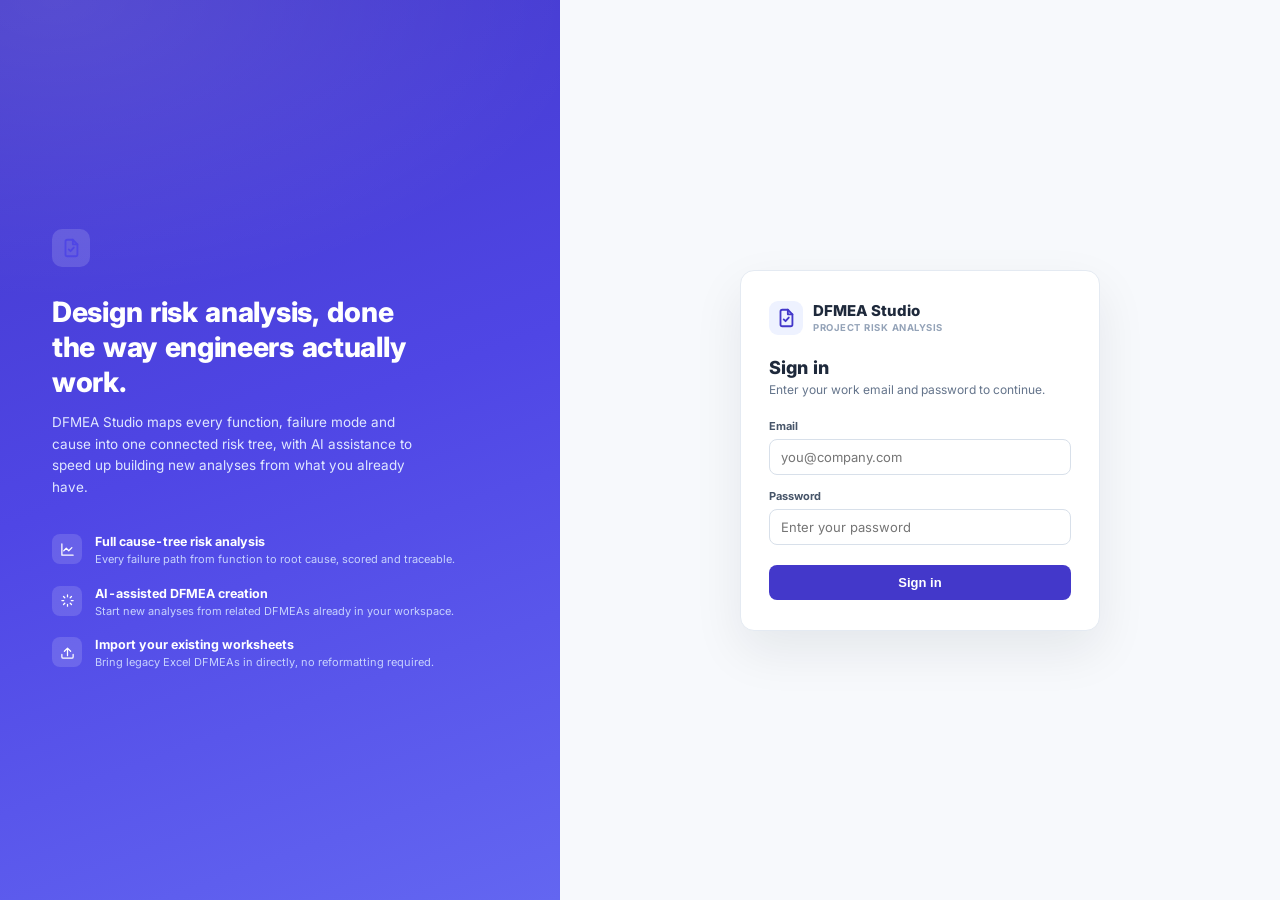
==== commit 0cb5eac8: "Refactor login page layout with enhanced styling and added feature descriptions" ====
--- a/docs/login.html
+++ b/docs/login.html
@@ -2,8 +2,28 @@
 <title>Sign in - DFMEA Studio</title>
 <link rel="preconnect" href="https://fonts.googleapis.com"><link rel="preconnect" href="https://fonts.gstatic.com" crossorigin><link href="https://fonts.googleapis.com/css2?family=Inter:wght@400;500;600;700;800&display=swap" rel="stylesheet"><link rel="stylesheet" href="css/style.css">
 <style>
-body.login-body{display:flex;align-items:center;justify-content:center;min-height:100vh;background:#F7F9FC;
+html,body{height:100%}
+body.login-body{display:flex;min-height:100vh;background:#F7F9FC;margin:0;
  font-family:"Inter", -apple-system, BlinkMacSystemFont, "Segoe UI", Roboto, Arial, sans-serif}
+/* A lone centered card on an empty page is the first thing a client sees --
+   this half gives that moment some substance (what the product actually
+   does), instead of making them guess from a bare login form alone. */
+.login-aside{flex:1 1 46%;max-width:560px;min-width:0;background:
+  radial-gradient(900px 500px at 10% 0%, rgba(255,255,255,.10), transparent 60%),
+  linear-gradient(160deg,#4338CA 0%,#4F46E5 48%,#6366F1 100%);
+ color:#fff;padding:56px 52px;display:flex;flex-direction:column;justify-content:center}
+.login-aside .logo{width:38px;height:38px;border-radius:10px;background:rgba(255,255,255,.14);
+ display:flex;align-items:center;justify-content:center;margin-bottom:28px}
+.login-aside h1{font-size:28px;font-weight:800;line-height:1.25;letter-spacing:-.3px;max-width:380px}
+.login-aside .lead{font-size:13.5px;color:#E0E7FF;margin-top:12px;max-width:360px;line-height:1.6}
+.login-features{list-style:none;margin:36px 0 0;padding:0;display:flex;flex-direction:column;gap:18px}
+.login-features li{display:flex;align-items:flex-start;gap:13px}
+.login-features .lf-icon{width:30px;height:30px;border-radius:8px;background:rgba(255,255,255,.14);
+ display:flex;align-items:center;justify-content:center;flex:none;color:#fff}
+.login-features .lf-title{font-size:12.5px;font-weight:700;color:#fff}
+.login-features .lf-sub{font-size:11px;color:#C7D2FE;margin-top:2px;line-height:1.5}
+.login-main{flex:1 1 54%;display:flex;align-items:center;justify-content:center;padding:24px}
+@media (max-width:860px){.login-aside{display:none}.login-main{flex:1 1 100%}}
 .login-card{width:360px;max-width:calc(100vw - 32px);background:#fff;border:1px solid #E4EAF2;border-radius:14px;
  box-shadow:0 20px 50px rgba(15,23,42,.08);padding:30px 28px}
 .login-brand{display:flex;align-items:center;gap:10px;margin-bottom:22px}
@@ -30,6 +50,20 @@
 </style>
 </head>
 <body class="login-body">
+  <div class="login-aside">
+    <div class="logo"><svg width="20" height="20" viewBox="0 0 24 24" fill="none" stroke="currentColor" stroke-width="2" stroke-linecap="round" stroke-linejoin="round"><path d="M8 3h6l5 5v11a2 2 0 0 1-2 2H8a2 2 0 0 1-2-2V5a2 2 0 0 1 2-2z"/><path d="M14 3v5h5"/><path d="M9.5 13.5l2 2 3.5-4"/></svg></div>
+    <h1>Design risk analysis, done the way engineers actually work.</h1>
+    <div class="lead">DFMEA Studio maps every function, failure mode and cause into one connected risk tree, with AI assistance to speed up building new analyses from what you already have.</div>
+    <ul class="login-features">
+      <li><span class="lf-icon"><svg width="15" height="15" viewBox="0 0 24 24" fill="none" stroke="currentColor" stroke-width="2" stroke-linecap="round" stroke-linejoin="round"><path d="M3 3v18h18"/><path d="M19 9l-5 5-4-4-4 4"/></svg></span>
+        <div><div class="lf-title">Full cause-tree risk analysis</div><div class="lf-sub">Every failure path from function to root cause, scored and traceable.</div></div></li>
+      <li><span class="lf-icon"><svg width="15" height="15" viewBox="0 0 24 24" fill="none" stroke="currentColor" stroke-width="2" stroke-linecap="round" stroke-linejoin="round"><path d="M12 3v3m0 12v3M5.6 5.6l2.1 2.1m8.6 8.6l2.1 2.1M3 12h3m12 0h3M5.6 18.4l2.1-2.1m8.6-8.6l2.1-2.1"/></svg></span>
+        <div><div class="lf-title">AI-assisted DFMEA creation</div><div class="lf-sub">Start new analyses from related DFMEAs already in your workspace.</div></div></li>
+      <li><span class="lf-icon"><svg width="15" height="15" viewBox="0 0 24 24" fill="none" stroke="currentColor" stroke-width="2" stroke-linecap="round" stroke-linejoin="round"><path d="M21 15v4a2 2 0 0 1-2 2H5a2 2 0 0 1-2-2v-4"/><path d="M7 10l5-5 5 5M12 5v12"/></svg></span>
+        <div><div class="lf-title">Import your existing worksheets</div><div class="lf-sub">Bring legacy Excel DFMEAs in directly, no reformatting required.</div></div></li>
+    </ul>
+  </div>
+  <div class="login-main">
   <div class="login-card">
     <div class="login-brand">
       <div class="logo"><svg width="18" height="18" viewBox="0 0 24 24" fill="none" stroke="currentColor" stroke-width="2" stroke-linecap="round" stroke-linejoin="round"><path d="M8 3h6l5 5v11a2 2 0 0 1-2 2H8a2 2 0 0 1-2-2V5a2 2 0 0 1 2-2z"/><path d="M14 3v5h5"/><path d="M9.5 13.5l2 2 3.5-4"/></svg></div>
@@ -52,14 +86,25 @@
       <button type="submit" class="login-btn">Sign in</button>
     </form>
   </div>
+  </div>
 <script>
 (function(){
   "use strict";
   // Already signed in from an earlier visit? Skip straight to the dashboard
   // instead of making them log in again every time.
+  // Nothing uploaded yet? Send people to AI Training Data first instead of an
+  // empty-feeling dashboard -- that's the step that actually needs doing,
+  // and the page explains up front why it matters (it trains the model).
+  function landingPage(){
+    try{
+      var history = JSON.parse(localStorage.getItem("dfmeaUploadHistory") || "[]");
+      return history.length ? "index.html" : "upload.html";
+    }catch(error){ return "index.html"; }
+  }
+
   try{
     var existing = JSON.parse(localStorage.getItem("dfmeaAuth") || "null");
-    if(existing && existing.loggedIn) window.location.replace("index.html");
+    if(existing && existing.loggedIn) window.location.replace(landingPage());
   }catch(error){ /* corrupted storage -- just show the login form */ }
 
   var form = document.getElementById("loginForm");
@@ -100,7 +145,7 @@
     try{
       localStorage.setItem("dfmeaAuth", JSON.stringify({ loggedIn: true, email: email, since: Date.now() }));
     }catch(error){ /* storage unavailable -- proceed anyway, just won't persist across reloads */ }
-    window.location.href = "index.html";
+    window.location.href = landingPage();
   });
 
   [emailInput, passwordInput].forEach(function(input){
--- a/docs/css/style.css
+++ b/docs/css/style.css
@@ -62,7 +62,7 @@
 .subnav{display:flex;align-items:center;gap:8px;padding:5.5px 18px 5.5px 46px;font-size:11.2px;
  color:#94A3B8;cursor:pointer}
 .subnav.on{color:#4F46E5;font-weight:600}
-.project-filter{padding:8px 12px 0}
+.project-filter{padding:8px 12px 0;animation:appIn .2s ease both}
 .project-search{display:flex;align-items:center;gap:7px;padding:7px 9px;border:1px solid #E4EAF2;
  border-radius:7px;background:#fff;color:#94A3B8}
 .project-search:focus-within{border-color:#A5B4FC;box-shadow:0 0 0 2px #EEF2FF}
@@ -73,12 +73,18 @@
 .risk-tree [hidden]{display:none!important}
 .project-empty{padding:8px 7px;color:#94A3B8;font-size:10px}
 .risk-tree details{min-width:0}
-.risk-tree summary{display:flex;align-items:center;gap:0;padding:6px 7px;border-radius:6px;
- list-style-position:outside;cursor:pointer;line-height:1.3}
-.risk-tree summary::marker{color:#94A3B8;font-size:9px}
+.risk-tree summary{display:flex;align-items:center;gap:4px;padding:6px 7px;border-radius:6px;
+ list-style:none;cursor:pointer;line-height:1.3}
+.risk-tree summary::-webkit-details-marker{display:none}
+.risk-tree summary::marker{content:""}
 .risk-tree summary:hover{background:#F6F8FC}
+.tree-chev{flex:none;display:flex;color:#94A3B8;transition:transform .16s ease}
+.risk-tree details[open]>summary>.tree-chev{transform:rotate(90deg)}
+.tree-chev-spacer{flex:none;width:11px}
+.risk-tree .tree-leaf{padding-left:21px}
 .tree-kind{display:none}
 .tree-name{flex:1;min-width:0;overflow-wrap:anywhere}
+.tree-project>summary>.tree-name:hover,.tree-document>summary>.tree-name:hover{text-decoration:underline}
 .tree-children{margin-left:8px;padding-left:8px;border-left:1px solid #E4EAF2}
 .risk-context{display:grid;grid-template-columns:repeat(4,minmax(0,1fr));margin:14px 17px 0;
  border:1px solid #E4EAF2;border-radius:8px;background:#F8FAFC;overflow:hidden}
@@ -102,11 +108,12 @@
 .tree-project-active>summary::marker{color:#64748B}
 .project-state{flex:none;margin-left:5px;color:#64748B;font-size:7.5px;font-weight:800;letter-spacing:.4px}
 .tree-document>summary{color:#475569;font-weight:600}
-.inactive-project>summary{color:#94A3B8;cursor:default}
-.inactive-project .tree-document>summary{color:#B0BAC7;cursor:default}
+.inactive-project>summary{color:#475569}
+.inactive-project .tree-document>summary{color:#64748B}
 .inactive-project .tree-name{position:relative}
 .tree-current{background:#EEF2FF;color:#4338CA;font-weight:700;
  box-shadow:inset 2px 0 0 #6366F1}
+.tree-doc-current>summary{background:#EEF2FF;color:#4338CA;font-weight:700;box-shadow:inset 2px 0 0 #6366F1}
 #treeZoom .hitbox.is-tbd>rect:nth-of-type(2){fill:#FEF2F2!important;stroke:#FCA5A5!important}
 #treeZoom .hitbox.is-tbd>rect:nth-of-type(3){fill:#EF4444!important}
 #treeZoom .pl{cursor:pointer}
@@ -575,8 +582,9 @@
 .treezoom{width:max-content;flex:none;padding-top:28px}
 .treezoom>svg{display:block;width:100%;height:100%}
 .treeoverlay{position:absolute;inset:0;display:flex;align-items:flex-end;justify-content:center;
- padding-bottom:16px;background:linear-gradient(180deg,rgba(251,252,254,0) 40%,rgba(251,252,254,.95) 100%);
- cursor:zoom-in;z-index:2}
+ padding-bottom:16px;cursor:zoom-in;z-index:2;
+ background:linear-gradient(180deg,rgba(251,252,254,0) 40%,rgba(251,252,254,.95) 100%),
+  linear-gradient(90deg,rgba(251,252,254,0) 80%,rgba(251,252,254,.95) 100%)}
 .treewrap.open .treeoverlay{display:none}
 .treeoverlay-badge{display:flex;align-items:center;gap:8px;background:#fff;border:1px solid #C7D2FE;
  color:#4338CA;font-weight:700;font-size:12.5px;padding:9px 18px;border-radius:22px;
@@ -780,3 +788,74 @@
 .top{position:sticky;top:0;z-index:15}
 .tabs{position:sticky;top:var(--topbar-height,73px);z-index:14}
 .twrap thead{position:sticky;top:0;z-index:2}
+
+/* ---------- MOTION ----------
+   One shared layer of motion for the whole app: a real open/close
+   animation on every native <dialog>, and consistent hover/press
+   feedback on every clickable surface, so the app feels like one
+   coherent product rather than a stack of static screens.
+   A cross-document View Transition (a crossfade between page navigations)
+   was tried here and removed -- it threw a real, visible console error
+   ("ViewTransition opt-in disabled") on some navigations in testing, and
+   nothing about page-to-page navigation is worth that risk again after
+   the .app animation incident above. Do not re-add @view-transition. */
+
+/* .app itself is deliberately NOT animated, on anything -- opacity,
+   transform, whichever. .app is the single top-level wrapper for the
+   entire page, and ANY animated or transitioning property on it (even
+   one that only ever reaches opacity:1 / transform:none) makes Chrome
+   promote it to its own stacking context for as long as a fill-mode
+   animation holds it there, i.e. forever. #treeBackdrop, the full-screen
+   tree modal's dimmed backdrop, is a sibling of .app (outside it) with
+   z-index:110; #treeWrap's z-index:120 only beats that while .app has NO
+   stacking context of its own, so .app picking one up traps everything
+   inside it (including the modal) below the backdrop -- the modal
+   visually opened but its Close button became unclickable, clicks landing
+   on the backdrop instead. Confirmed by testing both a transform-based
+   and an opacity-only version of this animation; both broke it. Learn
+   from this: never add animation/transition to .app again. The appIn
+   keyframe below is still fine to use elsewhere, on elements that don't
+   contain #treeWrap. */
+@keyframes appIn{from{opacity:0;transform:translateY(4px)}to{opacity:1;transform:none}}
+
+.nav,.subnav,.btn,.xp,.tab-add,.tab,.pager button,.ibtn,.csel-btn,.proj-card,.doc-row,
+.tree-project>summary,.tree-document>summary,.proj-icon,.kp{
+  transition:background-color .15s ease,border-color .15s ease,color .15s ease,
+    transform .12s ease,box-shadow .15s ease}
+.btn:active,.xp:active,.tab-add:active,.proj-card:active,.doc-row:active,.logout-btn:active{
+  transform:scale(.97)}
+.proj-card:not(.disabled):hover,.doc-row:not(.disabled):hover{
+  transform:translateY(-2px);box-shadow:0 10px 24px rgba(15,23,42,.08)}
+.kp{transition:transform .12s ease,box-shadow .15s ease}
+.kp:hover{transform:translateY(-1px);box-shadow:0 8px 18px rgba(15,23,42,.06)}
+
+/* Native <dialog> elements (cause editor, worksheet filters, create
+   project) pop open instantly by default -- this gives every one of them
+   the same gentle scale+fade whenever the browser adds [open], so no
+   per-dialog JS is needed and new dialogs get it automatically. Plain
+   @keyframes on the [open] selector, not @starting-style/allow-discrete:
+   that pairing animates the dialog's own display/top-layer promotion and
+   was unreliable in practice -- content could render before the dialog
+   was actually interactive. This only animates the opening appearance,
+   never touches display or pointer interaction, and closing stays instant
+   exactly like it was before any of this, so there is nothing to get
+   stuck mid-transition.*/
+@keyframes dialogIn{from{opacity:0;transform:translateY(6px) scale(.98)}to{opacity:1;transform:none}}
+@keyframes backdropIn{from{background:rgba(15,23,42,0)}to{background:rgba(15,23,42,.46)}}
+dialog[open]{animation:dialogIn .18s ease}
+dialog[open]::backdrop{animation:backdropIn .18s ease forwards}
+
+/* New DFMEA's steps and the Projects/Project-detail grids toggle via a
+   plain class/innerHTML swap -- a quick fade makes that read as a
+   transition instead of a jump cut. */
+.nd-step.on{animation:appIn .25s ease both}
+#projGrid .proj-card,#docList .doc-row{animation:appIn .25s ease both}
+
+@media (prefers-reduced-motion:reduce){
+  .nd-step.on,#projGrid .proj-card,#docList .doc-row,.project-filter{animation:none}
+  .nav,.subnav,.btn,.xp,.tab-add,.tab,.pager button,.ibtn,.csel-btn,.proj-card,.doc-row,
+  .tree-project>summary,.tree-document>summary,.proj-icon,.kp,dialog,dialog::backdrop{
+    transition:none}
+  .proj-card:hover,.doc-row:hover,.kp:hover,.btn:active,.xp:active,.tab-add:active,
+  .proj-card:active,.doc-row:active{transform:none}
+}
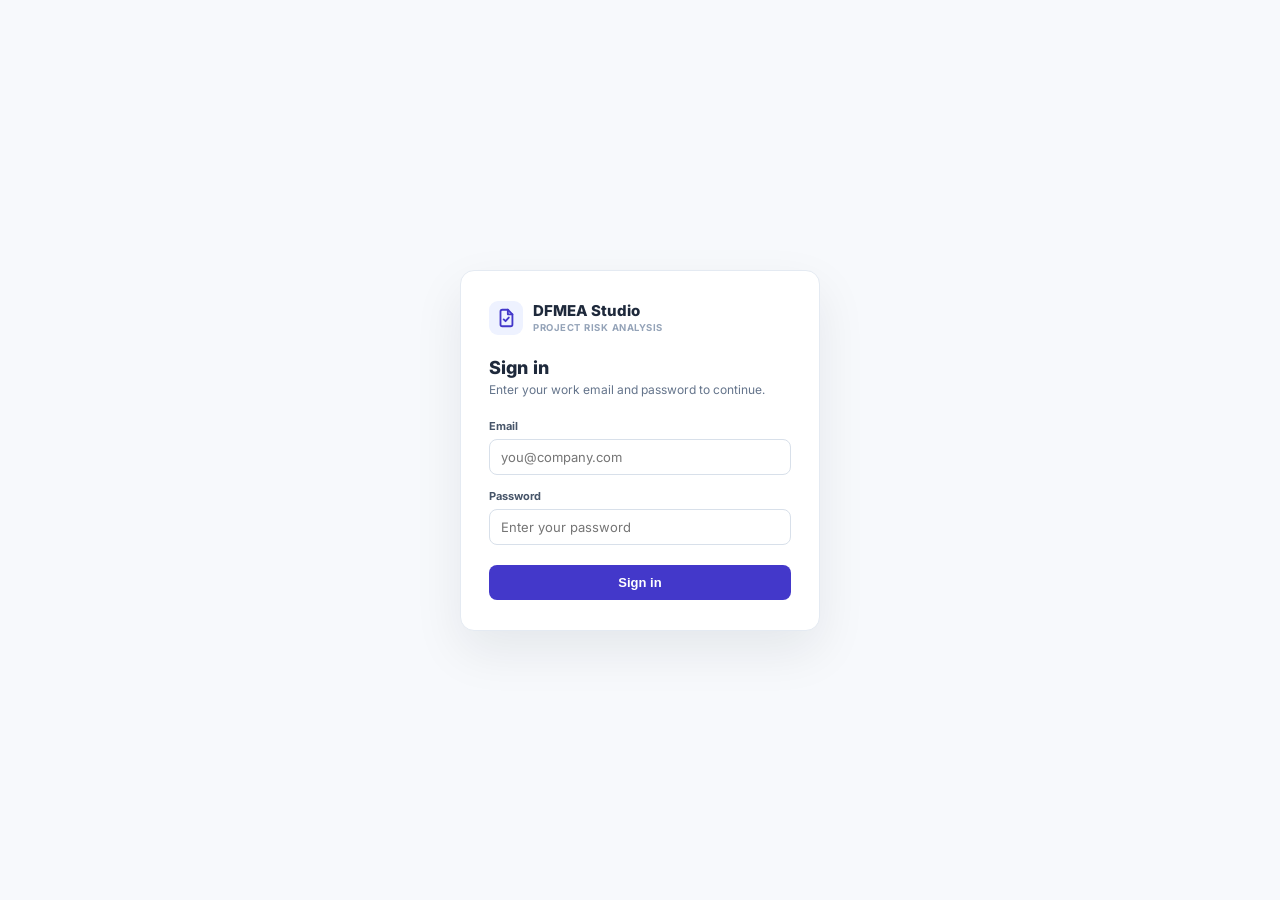
==== commit 97649c4a: "Refactor login page layout to center content and remove unused elements" ====
--- a/docs/login.html
+++ b/docs/login.html
@@ -2,28 +2,8 @@
 <title>Sign in - DFMEA Studio</title>
 <link rel="preconnect" href="https://fonts.googleapis.com"><link rel="preconnect" href="https://fonts.gstatic.com" crossorigin><link href="https://fonts.googleapis.com/css2?family=Inter:wght@400;500;600;700;800&display=swap" rel="stylesheet"><link rel="stylesheet" href="css/style.css">
 <style>
-html,body{height:100%}
-body.login-body{display:flex;min-height:100vh;background:#F7F9FC;margin:0;
+body.login-body{display:flex;align-items:center;justify-content:center;min-height:100vh;background:#F7F9FC;
  font-family:"Inter", -apple-system, BlinkMacSystemFont, "Segoe UI", Roboto, Arial, sans-serif}
-/* A lone centered card on an empty page is the first thing a client sees --
-   this half gives that moment some substance (what the product actually
-   does), instead of making them guess from a bare login form alone. */
-.login-aside{flex:1 1 46%;max-width:560px;min-width:0;background:
-  radial-gradient(900px 500px at 10% 0%, rgba(255,255,255,.10), transparent 60%),
-  linear-gradient(160deg,#4338CA 0%,#4F46E5 48%,#6366F1 100%);
- color:#fff;padding:56px 52px;display:flex;flex-direction:column;justify-content:center}
-.login-aside .logo{width:38px;height:38px;border-radius:10px;background:rgba(255,255,255,.14);
- display:flex;align-items:center;justify-content:center;margin-bottom:28px}
-.login-aside h1{font-size:28px;font-weight:800;line-height:1.25;letter-spacing:-.3px;max-width:380px}
-.login-aside .lead{font-size:13.5px;color:#E0E7FF;margin-top:12px;max-width:360px;line-height:1.6}
-.login-features{list-style:none;margin:36px 0 0;padding:0;display:flex;flex-direction:column;gap:18px}
-.login-features li{display:flex;align-items:flex-start;gap:13px}
-.login-features .lf-icon{width:30px;height:30px;border-radius:8px;background:rgba(255,255,255,.14);
- display:flex;align-items:center;justify-content:center;flex:none;color:#fff}
-.login-features .lf-title{font-size:12.5px;font-weight:700;color:#fff}
-.login-features .lf-sub{font-size:11px;color:#C7D2FE;margin-top:2px;line-height:1.5}
-.login-main{flex:1 1 54%;display:flex;align-items:center;justify-content:center;padding:24px}
-@media (max-width:860px){.login-aside{display:none}.login-main{flex:1 1 100%}}
 .login-card{width:360px;max-width:calc(100vw - 32px);background:#fff;border:1px solid #E4EAF2;border-radius:14px;
  box-shadow:0 20px 50px rgba(15,23,42,.08);padding:30px 28px}
 .login-brand{display:flex;align-items:center;gap:10px;margin-bottom:22px}
@@ -50,20 +30,6 @@
 </style>
 </head>
 <body class="login-body">
-  <div class="login-aside">
-    <div class="logo"><svg width="20" height="20" viewBox="0 0 24 24" fill="none" stroke="currentColor" stroke-width="2" stroke-linecap="round" stroke-linejoin="round"><path d="M8 3h6l5 5v11a2 2 0 0 1-2 2H8a2 2 0 0 1-2-2V5a2 2 0 0 1 2-2z"/><path d="M14 3v5h5"/><path d="M9.5 13.5l2 2 3.5-4"/></svg></div>
-    <h1>Design risk analysis, done the way engineers actually work.</h1>
-    <div class="lead">DFMEA Studio maps every function, failure mode and cause into one connected risk tree, with AI assistance to speed up building new analyses from what you already have.</div>
-    <ul class="login-features">
-      <li><span class="lf-icon"><svg width="15" height="15" viewBox="0 0 24 24" fill="none" stroke="currentColor" stroke-width="2" stroke-linecap="round" stroke-linejoin="round"><path d="M3 3v18h18"/><path d="M19 9l-5 5-4-4-4 4"/></svg></span>
-        <div><div class="lf-title">Full cause-tree risk analysis</div><div class="lf-sub">Every failure path from function to root cause, scored and traceable.</div></div></li>
-      <li><span class="lf-icon"><svg width="15" height="15" viewBox="0 0 24 24" fill="none" stroke="currentColor" stroke-width="2" stroke-linecap="round" stroke-linejoin="round"><path d="M12 3v3m0 12v3M5.6 5.6l2.1 2.1m8.6 8.6l2.1 2.1M3 12h3m12 0h3M5.6 18.4l2.1-2.1m8.6-8.6l2.1-2.1"/></svg></span>
-        <div><div class="lf-title">AI-assisted DFMEA creation</div><div class="lf-sub">Start new analyses from related DFMEAs already in your workspace.</div></div></li>
-      <li><span class="lf-icon"><svg width="15" height="15" viewBox="0 0 24 24" fill="none" stroke="currentColor" stroke-width="2" stroke-linecap="round" stroke-linejoin="round"><path d="M21 15v4a2 2 0 0 1-2 2H5a2 2 0 0 1-2-2v-4"/><path d="M7 10l5-5 5 5M12 5v12"/></svg></span>
-        <div><div class="lf-title">Import your existing worksheets</div><div class="lf-sub">Bring legacy Excel DFMEAs in directly, no reformatting required.</div></div></li>
-    </ul>
-  </div>
-  <div class="login-main">
   <div class="login-card">
     <div class="login-brand">
       <div class="logo"><svg width="18" height="18" viewBox="0 0 24 24" fill="none" stroke="currentColor" stroke-width="2" stroke-linecap="round" stroke-linejoin="round"><path d="M8 3h6l5 5v11a2 2 0 0 1-2 2H8a2 2 0 0 1-2-2V5a2 2 0 0 1 2-2z"/><path d="M14 3v5h5"/><path d="M9.5 13.5l2 2 3.5-4"/></svg></div>
@@ -85,7 +51,6 @@
       </div>
       <button type="submit" class="login-btn">Sign in</button>
     </form>
-  </div>
   </div>
 <script>
 (function(){
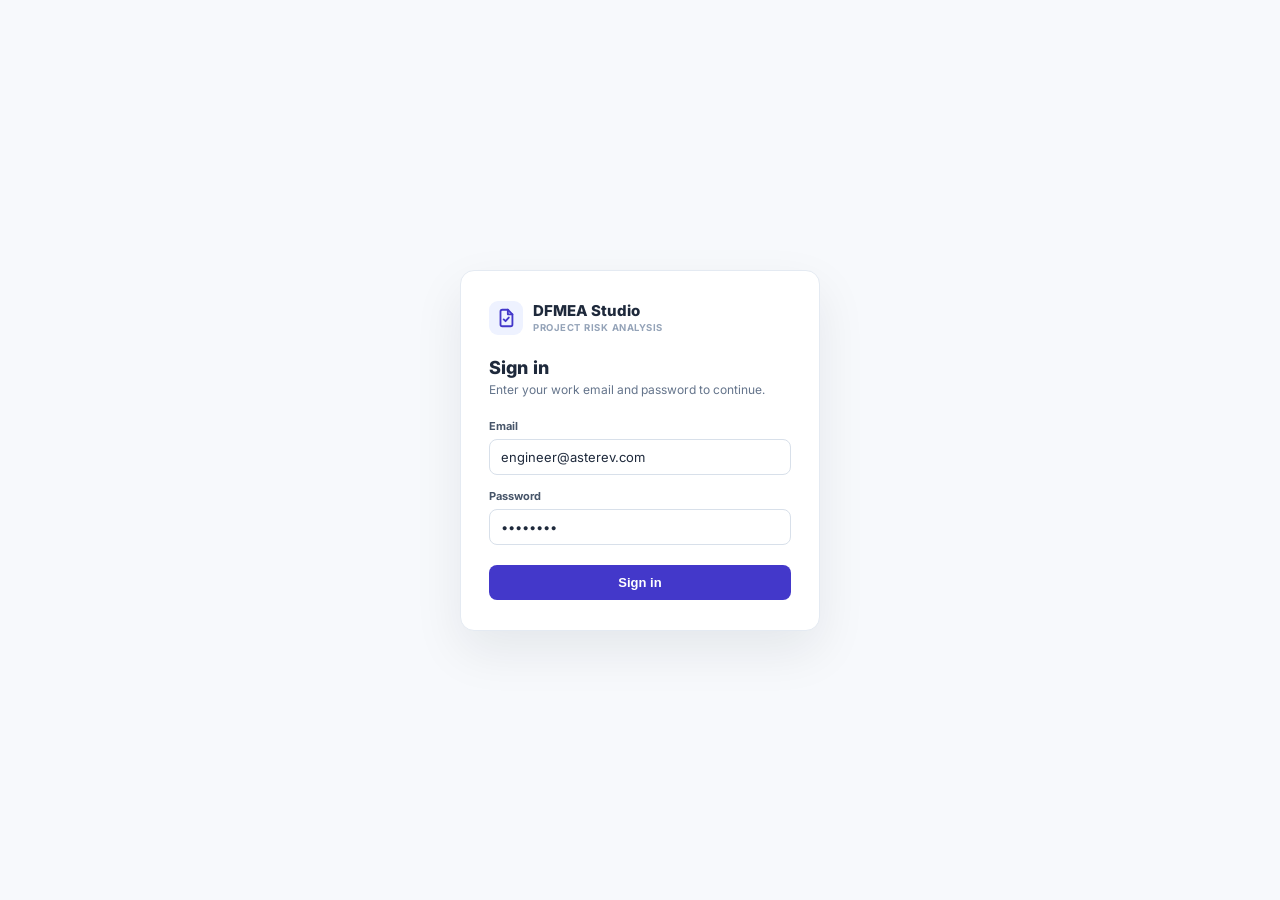
==== commit 7ade2f71: "Set default values in forms for improved user guidance" ====
--- a/docs/login.html
+++ b/docs/login.html
@@ -41,12 +41,12 @@
     <form id="loginForm" novalidate>
       <div class="login-field" id="emailField">
         <label for="loginEmail">Email</label>
-        <input type="email" id="loginEmail" placeholder="you@company.com" autocomplete="username">
+        <input type="email" id="loginEmail" value="engineer@asterev.com" placeholder="you@company.com" autocomplete="username">
         <div class="err-msg" id="emailErr">Enter your email address.</div>
       </div>
       <div class="login-field" id="passwordField">
         <label for="loginPassword">Password</label>
-        <input type="password" id="loginPassword" placeholder="Enter your password" autocomplete="current-password">
+        <input type="password" id="loginPassword" value="demo1234" placeholder="Enter your password" autocomplete="current-password">
         <div class="err-msg" id="passwordErr">Enter your password.</div>
       </div>
       <button type="submit" class="login-btn">Sign in</button>
@@ -57,7 +57,7 @@
   "use strict";
   // Already signed in from an earlier visit? Skip straight to the dashboard
   // instead of making them log in again every time.
-  // Nothing uploaded yet? Send people to AI Training Data first instead of an
+  // Nothing uploaded yet? Send people to Data Warehouse first instead of an
   // empty-feeling dashboard -- that's the step that actually needs doing,
   // and the page explains up front why it matters (it trains the model).
   function landingPage(){
--- a/docs/css/style.css
+++ b/docs/css/style.css
@@ -153,11 +153,11 @@
  color:#334155;font:inherit}
 .srch input::placeholder{color:#94A3B8;opacity:1}
 .ibtn{width:35px;height:35px;border:1px solid #E4EAF2;border-radius:8px;display:flex;
- align-items:center;justify-content:center;color:#64748B;background:#fff;position:relative}
+ align-items:center;justify-content:center;color:#64748B;background:#fff;position:relative;cursor:pointer}
 .dot{position:absolute;top:7px;right:8px;width:7px;height:7px;border-radius:50%;background:#F87171;
  border:1.5px solid #fff}
 .btn{display:flex;align-items:center;gap:6px;padding:6px 11px;border-radius:7px;font-size:11px;
- font-weight:600;border:1px solid #E4EAF2;background:#fff;color:#334155;white-space:nowrap}
+ font-weight:600;border:1px solid #E4EAF2;background:#fff;color:#334155;white-space:nowrap;cursor:pointer;text-decoration:none}
 .btn.acc{background:#6366F1;border-color:#6366F1;color:#fff}
 .btn.pri{background:#6366F1;border-color:#6366F1;color:#fff}
 .saved{font-size:11px;color:#16A34A;display:flex;align-items:center;gap:5px}
@@ -630,6 +630,9 @@
 .cause-editor .csel{width:100%}
 .cause-editor .csel .csel-btn{min-height:38px;font-size:12px;font-weight:500}
 .cause-editor input:focus,.cause-editor select:focus{border-color:#818CF8;box-shadow:0 0 0 3px #EEF2FF}
+.cause-editor input.err{border-color:#FCA5A5;background:#FEF2F2}
+.ce-err-msg{display:none;color:#B91C1C;font-size:10.5px;font-weight:600;margin-top:-2px}
+.ce-field.has-err .ce-err-msg{display:block}
 .cause-editor .ce-level{padding:9px 11px;border-radius:7px;background:#F8FAFC;color:#64748B;font-size:11px}
 .cause-editor .rate-grid{display:grid;grid-template-columns:0.7fr 1fr 1fr;gap:8px;margin-top:6px}
 .cause-editor .rate-card{border:1px solid #E4EAF2;border-radius:9px;background:#FBFCFE;padding:10px;
@@ -784,7 +787,9 @@
    Only the content pane (and, within it, the worksheet) scrolls. Measured
    heights: .top = 73px, .tabs = 44px, so the worksheet header sticks right
    below both instead of guessing an offset and leaving a gap or overlap. */
-.side{position:sticky;top:0;height:100vh;overflow-y:auto;z-index:20;scrollbar-width:thin}
+.side{position:sticky;top:0;height:100vh;overflow-y:auto;z-index:20;
+ scrollbar-width:none;-ms-overflow-style:none}
+.side::-webkit-scrollbar{display:none}
 .top{position:sticky;top:0;z-index:15}
 .tabs{position:sticky;top:var(--topbar-height,73px);z-index:14}
 .twrap thead{position:sticky;top:0;z-index:2}
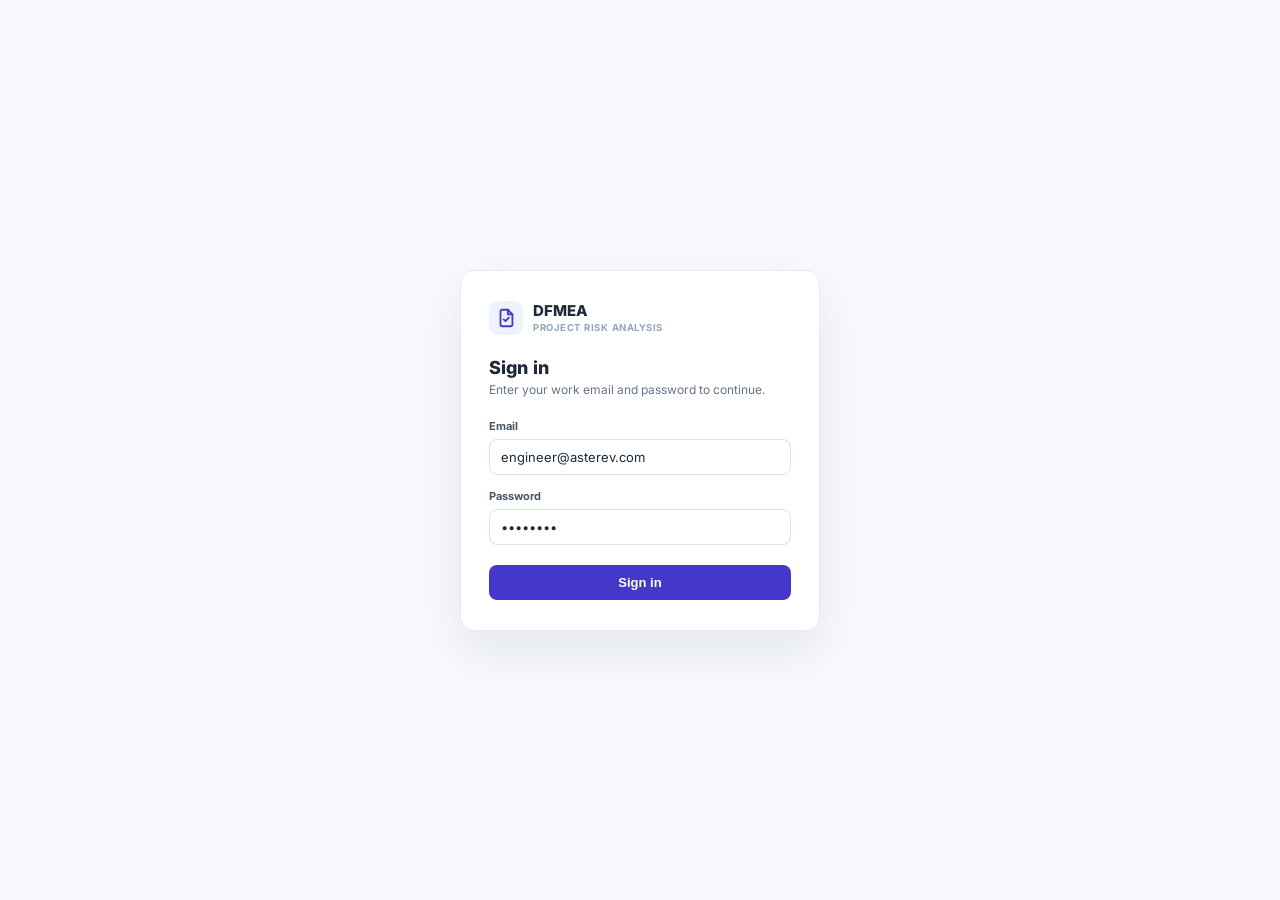
==== commit b07f0c76: "Refactor DFMEA branding and terminology across multiple documents - Updated references from "DFMEA S" ====
--- a/docs/login.html
+++ b/docs/login.html
@@ -1,5 +1,5 @@
 <!doctype html><html><head><meta charset="utf-8"><meta name="viewport" content="width=device-width, initial-scale=1">
-<title>Sign in - DFMEA Studio</title>
+<title>Sign in - DFMEA</title>
 <link rel="preconnect" href="https://fonts.googleapis.com"><link rel="preconnect" href="https://fonts.gstatic.com" crossorigin><link href="https://fonts.googleapis.com/css2?family=Inter:wght@400;500;600;700;800&display=swap" rel="stylesheet"><link rel="stylesheet" href="css/style.css">
 <style>
 body.login-body{display:flex;align-items:center;justify-content:center;min-height:100vh;background:#F7F9FC;
@@ -33,7 +33,7 @@
   <div class="login-card">
     <div class="login-brand">
       <div class="logo"><svg width="18" height="18" viewBox="0 0 24 24" fill="none" stroke="currentColor" stroke-width="2" stroke-linecap="round" stroke-linejoin="round"><path d="M8 3h6l5 5v11a2 2 0 0 1-2 2H8a2 2 0 0 1-2-2V5a2 2 0 0 1 2-2z"/><path d="M14 3v5h5"/><path d="M9.5 13.5l2 2 3.5-4"/></svg></div>
-      <div><div class="bn">DFMEA Studio</div><div class="bs">PROJECT RISK ANALYSIS</div></div>
+      <div><div class="bn">DFMEA</div><div class="bs">PROJECT RISK ANALYSIS</div></div>
     </div>
     <div class="login-title">Sign in</div>
     <div class="login-sub">Enter your work email and password to continue.</div>
@@ -57,7 +57,7 @@
   "use strict";
   // Already signed in from an earlier visit? Skip straight to the dashboard
   // instead of making them log in again every time.
-  // Nothing uploaded yet? Send people to Data Warehouse first instead of an
+  // Nothing uploaded yet? Send people to Legacy DFMEA first instead of an
   // empty-feeling dashboard -- that's the step that actually needs doing,
   // and the page explains up front why it matters (it trains the model).
   function landingPage(){
--- a/docs/css/style.css
+++ b/docs/css/style.css
@@ -856,6 +856,14 @@
 .nd-step.on{animation:appIn .25s ease both}
 #projGrid .proj-card,#docList .doc-row{animation:appIn .25s ease both}
 
+/* A project or document just created elsewhere (Create project with AI,
+   New DFMEA) gets a brief highlight pulse where it lands in the sidebar
+   tree, so it's obvious which one just appeared instead of the list just
+   silently having one more row. page-setup.js adds this class once and
+   removes it after the animation finishes -- it never persists. */
+@keyframes treeBlinkPulse{0%,100%{background:transparent}50%{background:#E0E7FF}}
+.tree-blink>summary{animation:treeBlinkPulse .6s ease-in-out 5}
+
 @media (prefers-reduced-motion:reduce){
   .nd-step.on,#projGrid .proj-card,#docList .doc-row,.project-filter{animation:none}
   .nav,.subnav,.btn,.xp,.tab-add,.tab,.pager button,.ibtn,.csel-btn,.proj-card,.doc-row,
@@ -863,4 +871,5 @@
     transition:none}
   .proj-card:hover,.doc-row:hover,.kp:hover,.btn:active,.xp:active,.tab-add:active,
   .proj-card:active,.doc-row:active{transform:none}
-}
+  .tree-blink>summary{animation:none;background:#E0E7FF}
+}
